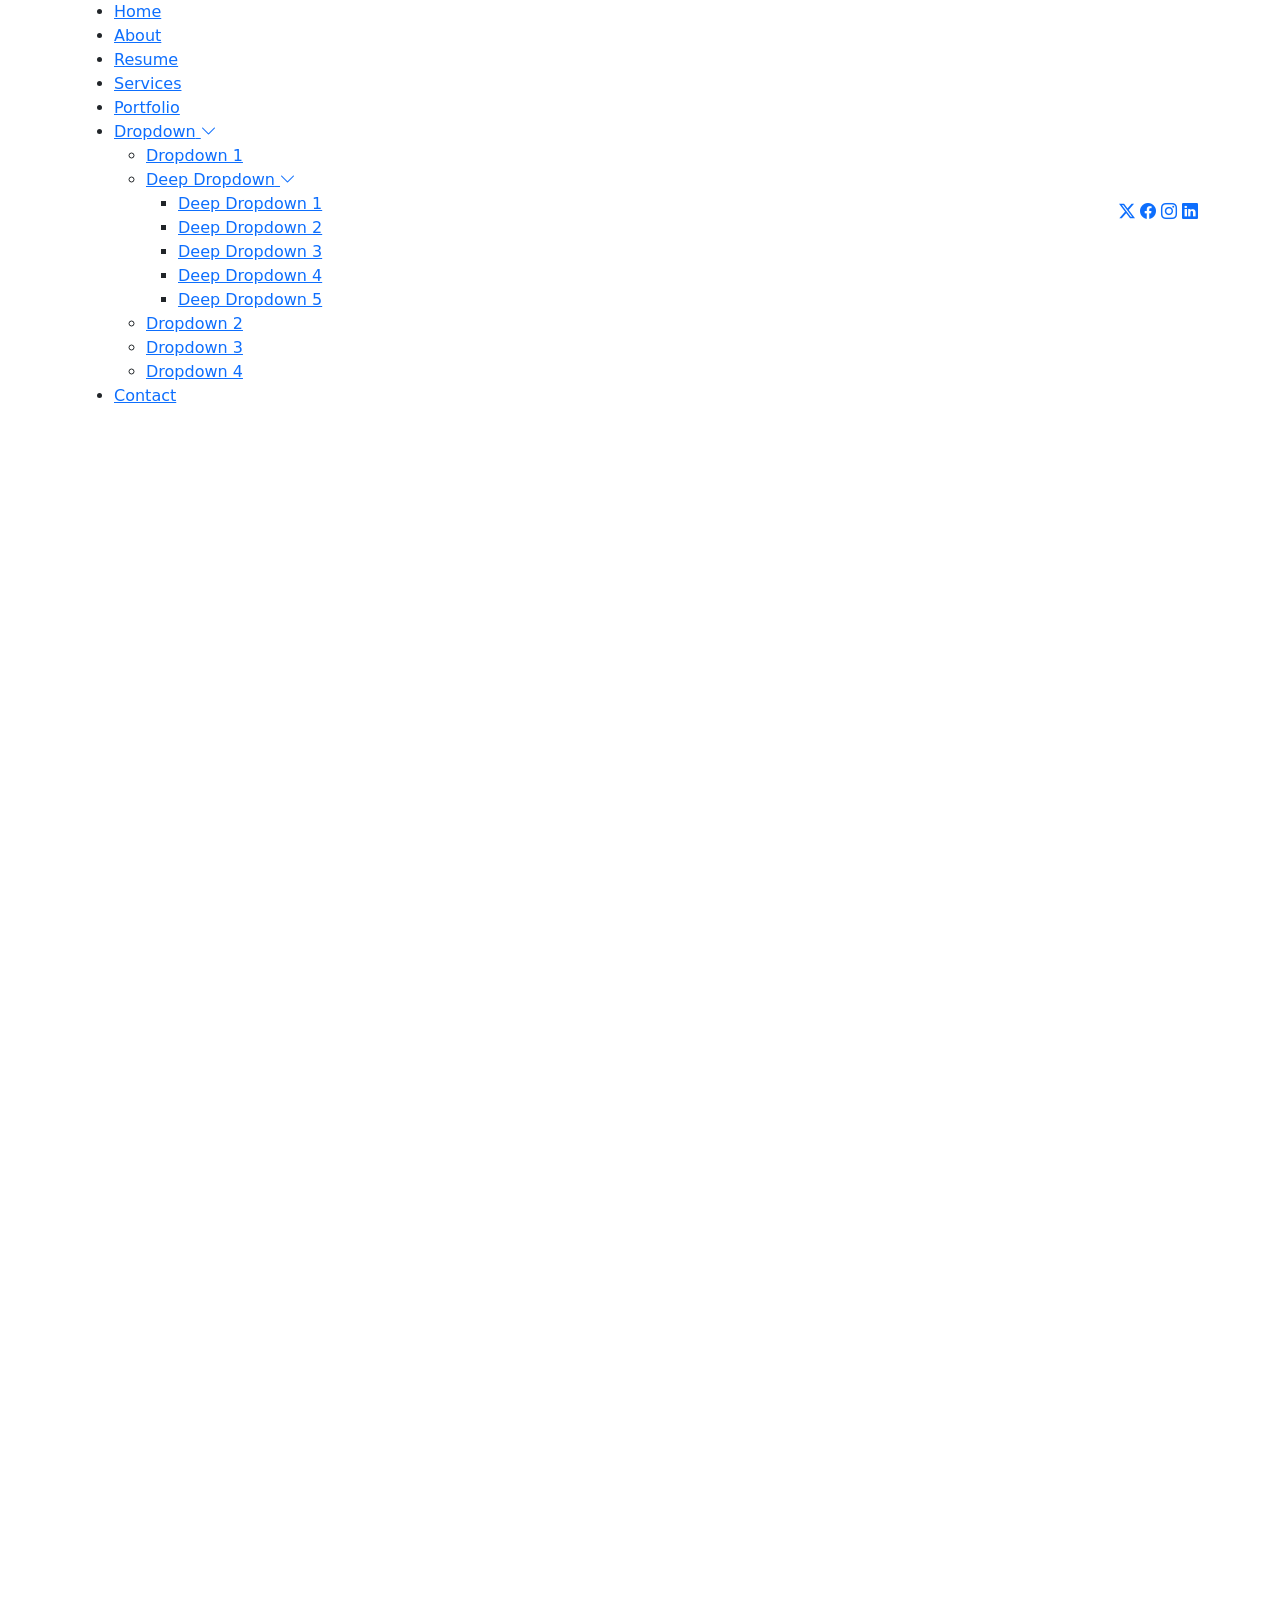
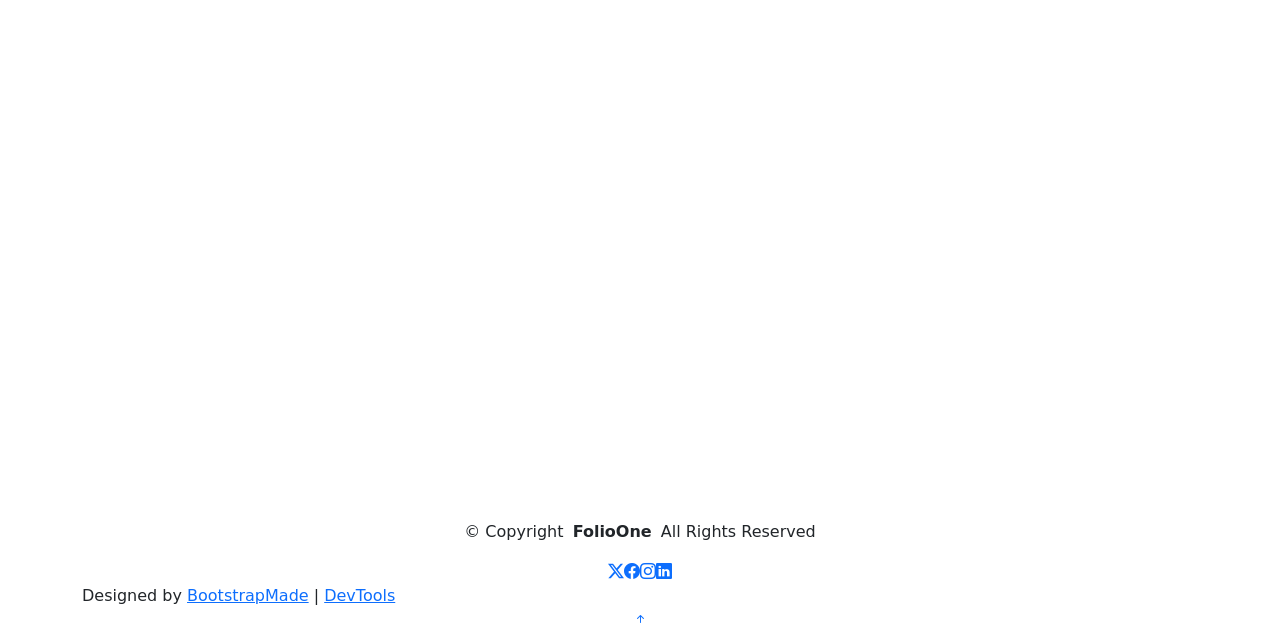
==== about.html @ 87f99945 "first commit" ====
<!DOCTYPE html>
<html lang="en">

<head>
  <meta charset="utf-8">
  <meta content="width=device-width, initial-scale=1.0" name="viewport">
  <title>About - FolioOne Bootstrap Template</title>
  <meta name="description" content="">
  <meta name="keywords" content="">

  <!-- Favicons -->
  <link href="assets/img/favicon.png" rel="icon">
  <link href="assets/img/apple-touch-icon.png" rel="apple-touch-icon">

  <!-- Fonts -->
  <link href="https://fonts.googleapis.com" rel="preconnect">
  <link href="https://fonts.gstatic.com" rel="preconnect" crossorigin>
  <link href="https://fonts.googleapis.com/css2?family=Roboto:ital,wght@0,100;0,300;0,400;0,500;0,700;0,900;1,100;1,300;1,400;1,500;1,700;1,900&family=Poppins:ital,wght@0,100;0,200;0,300;0,400;0,500;0,600;0,700;0,800;0,900;1,100;1,200;1,300;1,400;1,500;1,600;1,700;1,800;1,900&family=Raleway:ital,wght@0,100;0,200;0,300;0,400;0,500;0,600;0,700;0,800;0,900;1,100;1,200;1,300;1,400;1,500;1,600;1,700;1,800;1,900&display=swap" rel="stylesheet">

  <!-- Vendor CSS Files -->
  <link href="assets/vendor/bootstrap/css/bootstrap.min.css" rel="stylesheet">
  <link href="assets/vendor/bootstrap-icons/bootstrap-icons.css" rel="stylesheet">
  <link href="assets/vendor/aos/aos.css" rel="stylesheet">
  <link href="assets/vendor/swiper/swiper-bundle.min.css" rel="stylesheet">
  <link href="assets/vendor/glightbox/css/glightbox.min.css" rel="stylesheet">

  <!-- Main CSS File -->
  <link href="assets/css/main.css" rel="stylesheet">

  <!-- =======================================================
  * Template Name: FolioOne
  * Template URL: https://bootstrapmade.com/folioone-bootstrap-portfolio-website-template/
  * Updated: Aug 23 2025 with Bootstrap v5.3.7
  * Author: BootstrapMade.com
  * License: https://bootstrapmade.com/license/
  ======================================================== -->
</head>

<body class="about-page">

  <header id="header" class="header d-flex align-items-center light-background sticky-top">
    <div class="container position-relative d-flex align-items-center justify-content-between">

      <!-- <a href="index.html" class="logo d-flex align-items-center me-auto me-xl-0">
      <img src="assets/img/logo.webp" alt="">
      <h1 class="sitename">FolioOne</h1> 
    </a> -->

      <nav id="navmenu" class="navmenu">
        <ul>
          <li><a href="index.html">Home</a></li>
          <li><a href="about.html" class="active">About</a></li>
          <li><a href="resume.html">Resume</a></li>
          <li><a href="services.html">Services</a></li>
          <li><a href="portfolio.html">Portfolio</a></li>
          <li class="dropdown"><a href="#"><span>Dropdown</span> <i class="bi bi-chevron-down toggle-dropdown"></i></a>
            <ul>
              <li><a href="#">Dropdown 1</a></li>
              <li class="dropdown"><a href="#"><span>Deep Dropdown</span> <i class="bi bi-chevron-down toggle-dropdown"></i></a>
                <ul>
                  <li><a href="#">Deep Dropdown 1</a></li>
                  <li><a href="#">Deep Dropdown 2</a></li>
                  <li><a href="#">Deep Dropdown 3</a></li>
                  <li><a href="#">Deep Dropdown 4</a></li>
                  <li><a href="#">Deep Dropdown 5</a></li>
                </ul>
              </li>
              <li><a href="#">Dropdown 2</a></li>
              <li><a href="#">Dropdown 3</a></li>
              <li><a href="#">Dropdown 4</a></li>
            </ul>
          </li>
          <li><a href="contact.html">Contact</a></li>
        </ul>
        <i class="mobile-nav-toggle d-xl-none bi bi-list"></i>
      </nav>

      <div class="header-social-links">
        <a href="#" class="twitter"><i class="bi bi-twitter-x"></i></a>
        <a href="#" class="facebook"><i class="bi bi-facebook"></i></a>
        <a href="#" class="instagram"><i class="bi bi-instagram"></i></a>
        <a href="#" class="linkedin"><i class="bi bi-linkedin"></i></a>
      </div>

    </div>
  </header>

  <main class="main">

    <!-- About Section -->
    <section id="about" class="about section">

      <!-- Section Title -->
      <div class="container section-title" data-aos="fade-up">
        <h2>About</h2>
        <p>Necessitatibus eius consequatur ex aliquid fuga eum quidem sint consectetur velit. Sed ut perspiciatis unde omnis iste natus error sit voluptatem accusantium doloremque laudantium totam rem aperiam</p>
      </div><!-- End Section Title -->

      <div class="container" data-aos="fade-up" data-aos-delay="100">

        <!-- Intro + Photo -->
        <div class="row align-items-center justify-content-between gy-5 mb-5">
          <div class="col-lg-7" data-aos="fade-right" data-aos-delay="150">
            <div class="intro-content">
              <span class="eyebrow">Hello there</span>
              <h2 class="headline">Hi, I'm Brandon - a calm-minded creative developer crafting serene digital journeys</h2>
              <p class="lead">
                Lorem ipsum dolor sit amet, consectetur adipiscing elit. Pellentesque habitant morbi tristique senectus et netus. Sed interdum, nunc non feugiat tempor, orci lorem luctus ligula, vitae rutrum nisl lorem non nulla.
              </p>
              <p>
                Integer posuere lacus in mi fringilla, eget luctus risus pulvinar. Curabitur a arcu a nisl tempus sagittis. Aenean varius, tortor sed porttitor dictum, augue eros viverra lectus, at efficitur magna lacus in risus.
              </p>

              <div class="cta-group">
                <a href="#portfolio" class="btn-ghost">
                  View My Work <i class="bi bi-arrow-up-right"></i>
                </a>
                <a href="#" class="link-underline">
                  Download Resume <i class="bi bi-download"></i>
                </a>
              </div>
            </div>
          </div>

          <div class="col-lg-5" data-aos="zoom-in" data-aos-delay="250">
            <figure class="profile-figure text-center text-lg-end">
              <img src="assets/img/profile/profile-square-11.webp" alt="Portrait of Alex" class="img-fluid profile-photo">
            </figure>
          </div>
        </div>
        <!-- End Intro + Photo -->

        <!-- Skills Grid -->
        <div class="mb-5">
          <div class="row g-4">
            <div class="col-6 col-md-4 col-lg-3" data-aos="fade-up" data-aos-delay="120">
              <div class="skill-item">
                <i class="bi bi-layout-text-window"></i>
                <h3>UI/UX</h3>
                <p>Vivamus sagittis lacus molestie placerat.</p>
              </div>
            </div>
            <div class="col-6 col-md-4 col-lg-3" data-aos="fade-up" data-aos-delay="180">
              <div class="skill-item">
                <i class="bi bi-code-slash"></i>
                <h3>React.js</h3>
                <p>Maecenas pharetra magna sit amet risus.</p>
              </div>
            </div>
            <div class="col-6 col-md-4 col-lg-3" data-aos="fade-up" data-aos-delay="240">
              <div class="skill-item">
                <i class="bi bi-phone"></i>
                <h3>Mobile-first</h3>
                <p>Donec id elit non mi porta gravida.</p>
              </div>
            </div>
            <div class="col-6 col-md-4 col-lg-3" data-aos="fade-up" data-aos-delay="300">
              <div class="skill-item">
                <i class="bi bi-camera"></i>
                <h3>Photography</h3>
                <p>Aliquam euismod nunc at augue cursus.</p>
              </div>
            </div>
          </div>
        </div>
        <!-- End Skills Grid -->

        <!-- Journey Timeline -->
        <div class="mb-5">
          <div class="row g-4">
            <div class="col-md-6 col-lg-3" data-aos="fade-up" data-aos-delay="120">
              <article class="timeline-item">
                <span class="dot"></span>
                <time>2018</time>
                <h4>B.A. in Design</h4>
                <p>Quisque euismod turpis ut sapien luctus bibendum.</p>
              </article>
            </div>
            <div class="col-md-6 col-lg-3" data-aos="fade-up" data-aos-delay="180">
              <article class="timeline-item">
                <span class="dot"></span>
                <time>2020</time>
                <h4>Freelance Start</h4>
                <p>Mauris non arcu non urna convallis vulputate.</p>
              </article>
            </div>
            <div class="col-md-6 col-lg-3" data-aos="fade-up" data-aos-delay="240">
              <article class="timeline-item">
                <span class="dot"></span>
                <time>2022</time>
                <h4>Joined Creative Studio</h4>
                <p>Nunc sed nibh et libero fermentum posuere.</p>
              </article>
            </div>
            <div class="col-md-6 col-lg-3" data-aos="fade-up" data-aos-delay="300">
              <article class="timeline-item">
                <span class="dot"></span>
                <time>2024</time>
                <h4>Lead Frontend</h4>
                <p>Proin commodo massa sit amet urna pretium.</p>
              </article>
            </div>
          </div>
        </div>
        <!-- End Journey Timeline -->

        <!-- Quote -->
        <blockquote class="personal-quote text-center mb-5" data-aos="fade-down" data-aos-delay="200">
          <p>"Building clean and meaningful experiences through thoughtful code and quiet design."</p>
        </blockquote>
        <!-- End Quote -->

        <!-- Fun Facts -->
        <div class="row g-3 justify-content-center">
          <div class="col-6 col-md-3 col-lg-2" data-aos="zoom-in" data-aos-delay="120">
            <div class="fact-pill">
              <i class="bi bi-magic"></i>
              <span>Minimalism</span>
            </div>
          </div>
          <div class="col-6 col-md-3 col-lg-2" data-aos="zoom-in" data-aos-delay="160">
            <div class="fact-pill">
              <i class="bi bi-headphones"></i>
              <span>Lo-fi Beats</span>
            </div>
          </div>
          <div class="col-6 col-md-3 col-lg-2" data-aos="zoom-in" data-aos-delay="200">
            <div class="fact-pill">
              <i class="bi bi-geo-alt"></i>
              <span>City Walks</span>
            </div>
          </div>
          <div class="col-6 col-md-3 col-lg-2" data-aos="zoom-in" data-aos-delay="240">
            <div class="fact-pill">
              <i class="bi bi-brush"></i>
              <span>Sketching</span>
            </div>
          </div>
        </div>
        <!-- End Fun Facts -->

      </div>

    </section><!-- /About Section -->

    <!-- Skills Section -->
    <section id="skills" class="skills section">

      <!-- Section Title -->
      <div class="container section-title" data-aos="fade-up">
        <h2>Skills</h2>
        <p>Necessitatibus eius consequatur ex aliquid fuga eum quidem sint consectetur velit. Sed ut perspiciatis unde omnis iste natus error sit voluptatem accusantium doloremque laudantium totam rem aperiam</p>
      </div><!-- End Section Title -->

      <div class="container" data-aos="fade-up" data-aos-delay="100">

        <div class="row g-4 skills-animation">

          <div class="col-md-6 col-lg-3" data-aos="fade-up" data-aos-delay="100">
            <div class="skill-box">
              <h3>HTML</h3>
              <p>Sed ut perspiciatis unde omnis iste natus error sit voluptatem.</p>
              <span class="text-end d-block">90%</span>
              <div class="progress">
                <div class="progress-bar" role="progressbar" aria-valuenow="90" aria-valuemin="0" aria-valuemax="100"></div>
              </div>
            </div>
          </div>

          <div class="col-md-6 col-lg-3" data-aos="fade-up" data-aos-delay="200">
            <div class="skill-box">
              <h3>CSS</h3>
              <p>Nemo enim ipsam voluptatem quia voluptas sit aspernatur.</p>
              <span class="text-end d-block">90%</span>
              <div class="progress">
                <div class="progress-bar" role="progressbar" aria-valuenow="95" aria-valuemin="0" aria-valuemax="100"></div>
              </div>
            </div>
          </div>

          <div class="col-md-6 col-lg-3" data-aos="fade-up" data-aos-delay="300">
            <div class="skill-box">
              <h3>JavaScript</h3>
              <p>Neque porro quisquam est qui dolorem ipsum quia dolor.</p>
              <span class="text-end d-block">80%</span>
              <div class="progress">
                <div class="progress-bar" role="progressbar" aria-valuenow="80" aria-valuemin="0" aria-valuemax="100"></div>
              </div>
            </div>
          </div>

          <div class="col-md-6 col-lg-3" data-aos="fade-up" data-aos-delay="400">
            <div class="skill-box">
              <h3>Photoshop</h3>
              <p>Quis autem vel eum iure reprehenderit qui in ea voluptate.</p>
              <span class="text-end d-block">55%</span>
              <div class="progress">
                <div class="progress-bar" role="progressbar" aria-valuenow="55" aria-valuemin="0" aria-valuemax="100">
                </div>
              </div>
            </div>
          </div>

        </div>

      </div>

    </section><!-- /Skills Section -->

    <!-- Stats Section -->
    <section id="stats" class="stats section dark-background">

      <div class="container" data-aos="fade-up" data-aos-delay="100">

        <div class="row align-items-center">
          <div class="col-lg-4" data-aos="fade-up" data-aos-delay="200">
            <div class="avatars d-flex align-items-center">
              <img src="assets/img/person/person-m-2.webp" alt="Avatar 1" class="rounded-circle" loading="lazy">
              <img src="assets/img/person/person-m-3.webp" alt="Avatar 2" class="rounded-circle" loading="lazy">
              <img src="assets/img/person/person-f-5.webp" alt="Avatar 3" class="rounded-circle" loading="lazy">
              <img src="assets/img/person/person-m-5.webp" alt="Avatar 4" class="rounded-circle" loading="lazy">
            </div>
          </div>

          <div class="col-lg-8">
            <div class="row counters">
              <div class="col-md-4" data-aos="fade-up" data-aos-delay="300">
                <h2><span data-purecounter-start="0" data-purecounter-end="185" data-purecounter-duration="1" class="purecounter"></span>+</h2>
                <p>Nemo enim ipsam</p>
              </div>

              <div class="col-md-4" data-aos="fade-up" data-aos-delay="400">
                <h2><span data-purecounter-start="0" data-purecounter-end="32" data-purecounter-duration="1" class="purecounter"></span>K</h2>
                <p>Voluptatem sequi</p>
              </div>

              <div class="col-md-4" data-aos="fade-up" data-aos-delay="500">
                <h2><span data-purecounter-start="0" data-purecounter-end="128" data-purecounter-duration="1" class="purecounter"></span>+</h2>
                <p>Dolor sit consectetur</p>
              </div>
            </div>
          </div>
        </div>
      </div>

    </section><!-- /Stats Section -->

    <!-- Testimonials Section -->
    <section id="testimonials" class="testimonials section">

      <!-- Section Title -->
      <div class="container section-title" data-aos="fade-up">
        <h2>Testimonials</h2>
        <p>Necessitatibus eius consequatur ex aliquid fuga eum quidem sint consectetur velit</p>
      </div><!-- End Section Title -->

      <div class="container" data-aos="fade-up" data-aos-delay="100">

        <div class="swiper init-swiper">
          <script type="application/json" class="swiper-config">
            {
              "loop": true,
              "speed": 600,
              "autoplay": {
                "delay": 5000
              },
              "slidesPerView": "auto",
              "pagination": {
                "el": ".swiper-pagination",
                "type": "bullets",
                "clickable": true
              }
            }
          </script>
          <div class="swiper-wrapper">

            <div class="swiper-slide">
              <div class="testimonial-item">
                <div class="row gy-4 justify-content-center">
                  <div class="col-lg-6">
                    <div class="testimonial-content">
                      <p>
                        <i class="bi bi-quote quote-icon-left"></i>
                        <span>Proin iaculis purus consequat sem cure digni ssim donec porttitora entum suscipit rhoncus. Accusantium quam, ultricies eget id, aliquam eget nibh et. Maecen aliquam, risus at semper.</span>
                        <i class="bi bi-quote quote-icon-right"></i>
                      </p>
                      <h3>Saul Goodman</h3>
                      <h4>Ceo &amp; Founder</h4>
                      <div class="stars">
                        <i class="bi bi-star-fill"></i><i class="bi bi-star-fill"></i><i class="bi bi-star-fill"></i><i class="bi bi-star-fill"></i><i class="bi bi-star-fill"></i>
                      </div>
                    </div>
                  </div>
                  <div class="col-lg-2 text-center">
                    <img src="assets/img/person/person-m-9.webp" class="img-fluid testimonial-img" alt="">
                  </div>
                </div>
              </div>
            </div><!-- End testimonial item -->

            <div class="swiper-slide">
              <div class="testimonial-item">
                <div class="row gy-4 justify-content-center">
                  <div class="col-lg-6">
                    <div class="testimonial-content">
                      <p>
                        <i class="bi bi-quote quote-icon-left"></i>
                        <span>Export tempor illum tamen malis malis eram quae irure esse labore quem cillum quid cillum eram malis quorum velit fore eram velit sunt aliqua noster fugiat irure amet legam anim culpa.</span>
                        <i class="bi bi-quote quote-icon-right"></i>
                      </p>
                      <h3>Sara Wilsson</h3>
                      <h4>Designer</h4>
                      <div class="stars">
                        <i class="bi bi-star-fill"></i><i class="bi bi-star-fill"></i><i class="bi bi-star-fill"></i><i class="bi bi-star-fill"></i><i class="bi bi-star-fill"></i>
                      </div>
                    </div>
                  </div>
                  <div class="col-lg-2 text-center">
                    <img src="assets/img/person/person-f-5.webp" class="img-fluid testimonial-img" alt="">
                  </div>
                </div>
              </div>
            </div><!-- End testimonial item -->

            <div class="swiper-slide">
              <div class="testimonial-item">
                <div class="row gy-4 justify-content-center">
                  <div class="col-lg-6">
                    <div class="testimonial-content">
                      <p>
                        <i class="bi bi-quote quote-icon-left"></i>
                        <span>Enim nisi quem export duis labore cillum quae magna enim sint quorum nulla quem veniam duis minim tempor labore quem eram duis noster aute amet eram fore quis sint minim.</span>
                        <i class="bi bi-quote quote-icon-right"></i>
                      </p>
                      <h3>Jena Karlis</h3>
                      <h4>Store Owner</h4>
                      <div class="stars">
                        <i class="bi bi-star-fill"></i><i class="bi bi-star-fill"></i><i class="bi bi-star-fill"></i><i class="bi bi-star-fill"></i><i class="bi bi-star-fill"></i>
                      </div>
                    </div>
                  </div>
                  <div class="col-lg-2 text-center">
                    <img src="assets/img/person/person-f-12.webp" class="img-fluid testimonial-img" alt="">
                  </div>
                </div>
              </div>
            </div><!-- End testimonial item -->

            <div class="swiper-slide">
              <div class="testimonial-item">
                <div class="row gy-4 justify-content-center">
                  <div class="col-lg-6">
                    <div class="testimonial-content">
                      <p>
                        <i class="bi bi-quote quote-icon-left"></i>
                        <span>Fugiat enim eram quae cillum dolore dolor amet nulla culpa multos export minim fugiat minim velit minim dolor enim duis veniam ipsum anim magna sunt elit fore quem dolore labore illum veniam.</span>
                        <i class="bi bi-quote quote-icon-right"></i>
                      </p>
                      <h3>John Larson</h3>
                      <h4>Entrepreneur</h4>
                      <div class="stars">
                        <i class="bi bi-star-fill"></i><i class="bi bi-star-fill"></i><i class="bi bi-star-fill"></i><i class="bi bi-star-fill"></i><i class="bi bi-star-fill"></i>
                      </div>
                    </div>
                  </div>
                  <div class="col-lg-2 text-center">
                    <img src="assets/img/person/person-m-12.webp" class="img-fluid testimonial-img" alt="">
                  </div>
                </div>
              </div>
            </div><!-- End testimonial item -->

          </div>
          <div class="swiper-pagination"></div>
        </div>

      </div>

    </section><!-- /Testimonials Section -->

  </main>

  <footer id="footer" class="footer">

    <div class="container">
      <div class="copyright text-center ">
        <p>© <span>Copyright</span> <strong class="px-1 sitename">FolioOne</strong> <span>All Rights Reserved<br></span></p>
      </div>
      <div class="social-links d-flex justify-content-center">
        <a href=""><i class="bi bi-twitter-x"></i></a>
        <a href=""><i class="bi bi-facebook"></i></a>
        <a href=""><i class="bi bi-instagram"></i></a>
        <a href=""><i class="bi bi-linkedin"></i></a>
      </div>
      <div class="credits">
        <!-- All the links in the footer should remain intact. -->
        <!-- You can delete the links only if you've purchased the pro version. -->
        <!-- Licensing information: https://bootstrapmade.com/license/ -->
        <!-- Purchase the pro version with working PHP/AJAX contact form: [buy-url] -->
        Designed by <a href="https://bootstrapmade.com/">BootstrapMade</a> | <a href="https://bootstrapmade.com/tools/">DevTools</a>
      </div>
    </div>

  </footer>

  <!-- Scroll Top -->
  <a href="#" id="scroll-top" class="scroll-top d-flex align-items-center justify-content-center"><i class="bi bi-arrow-up-short"></i></a>

  <!-- Preloader -->
  <div id="preloader"></div>

  <!-- Vendor JS Files -->
  <script src="assets/vendor/bootstrap/js/bootstrap.bundle.min.js"></script>
  <script src="assets/vendor/php-email-form/validate.js"></script>
  <script src="assets/vendor/aos/aos.js"></script>
  <script src="assets/vendor/typed.js/typed.umd.js"></script>
  <script src="assets/vendor/waypoints/noframework.waypoints.js"></script>
  <script src="assets/vendor/purecounter/purecounter_vanilla.js"></script>
  <script src="assets/vendor/swiper/swiper-bundle.min.js"></script>
  <script src="assets/vendor/imagesloaded/imagesloaded.pkgd.min.js"></script>
  <script src="assets/vendor/isotope-layout/isotope.pkgd.min.js"></script>
  <script src="assets/vendor/glightbox/js/glightbox.min.js"></script>

  <!-- Main JS File -->
  <script src="assets/js/main.js"></script>

</body>

</html>
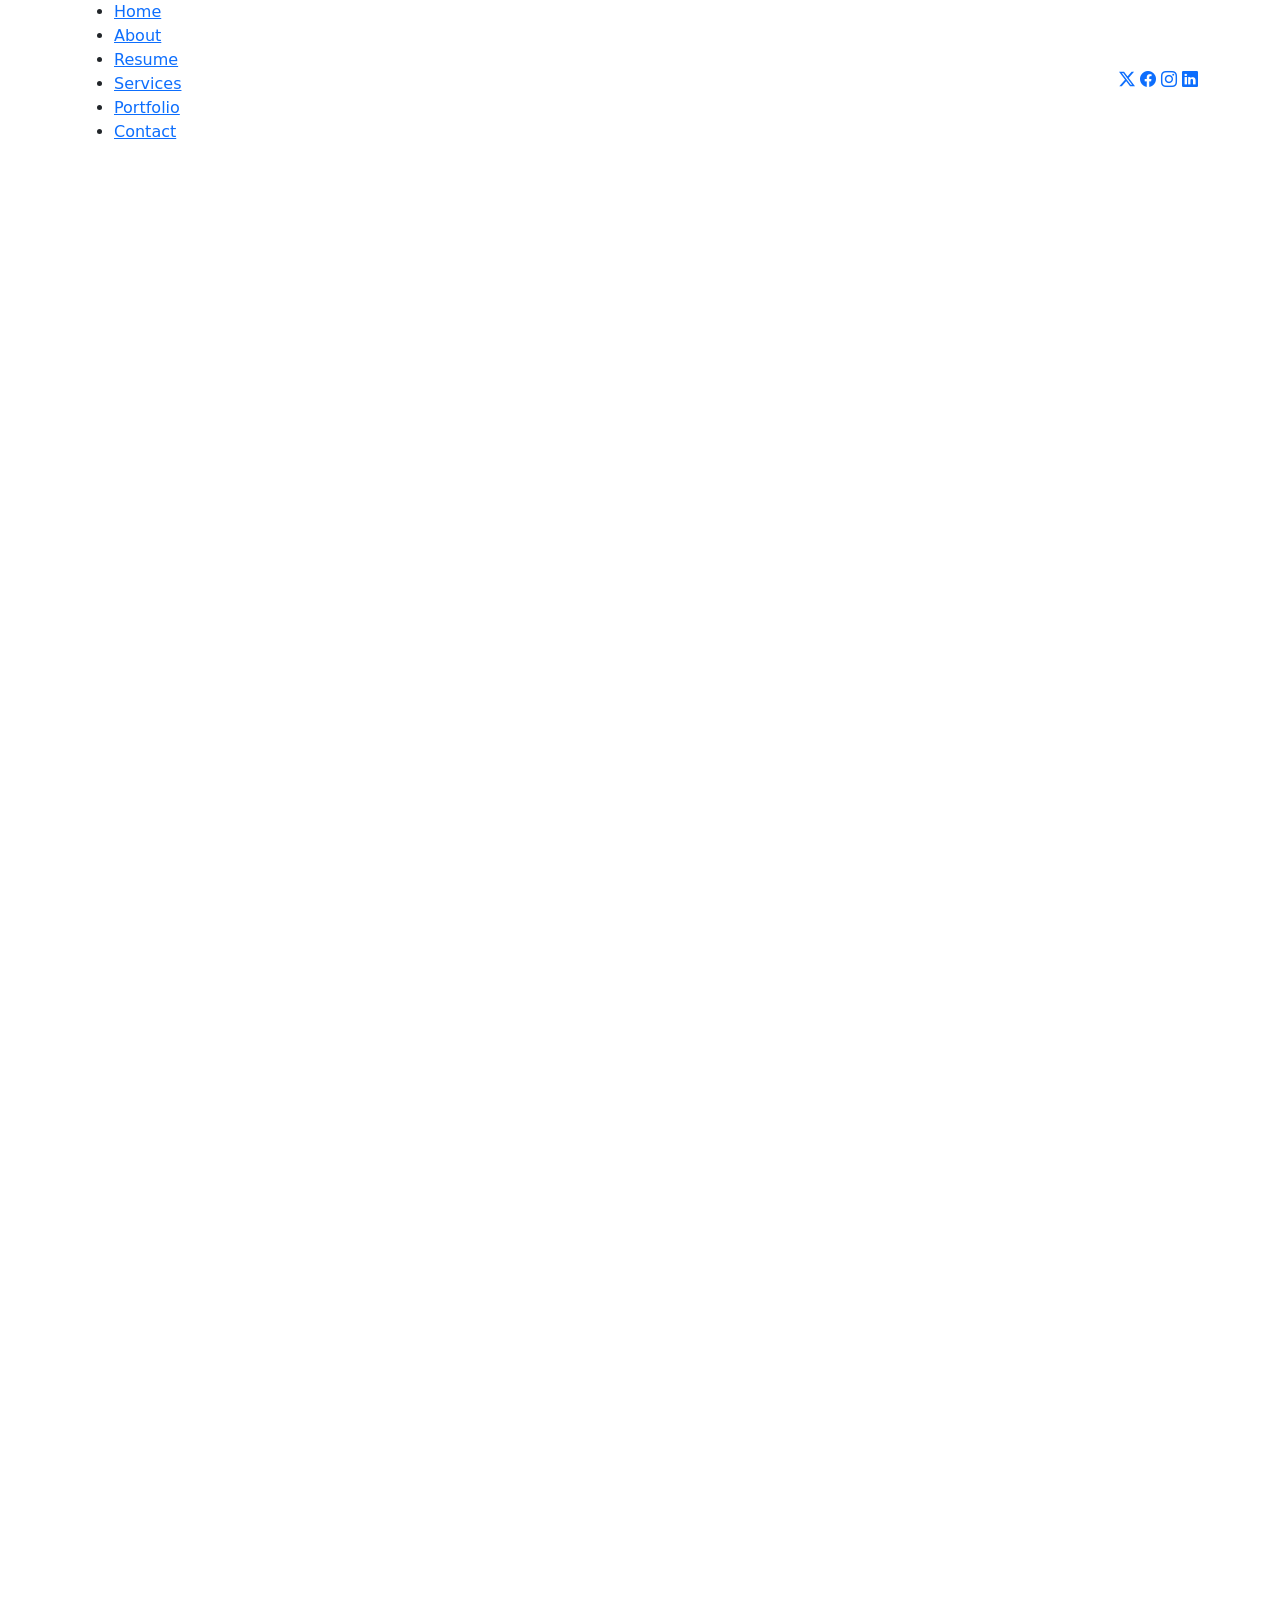
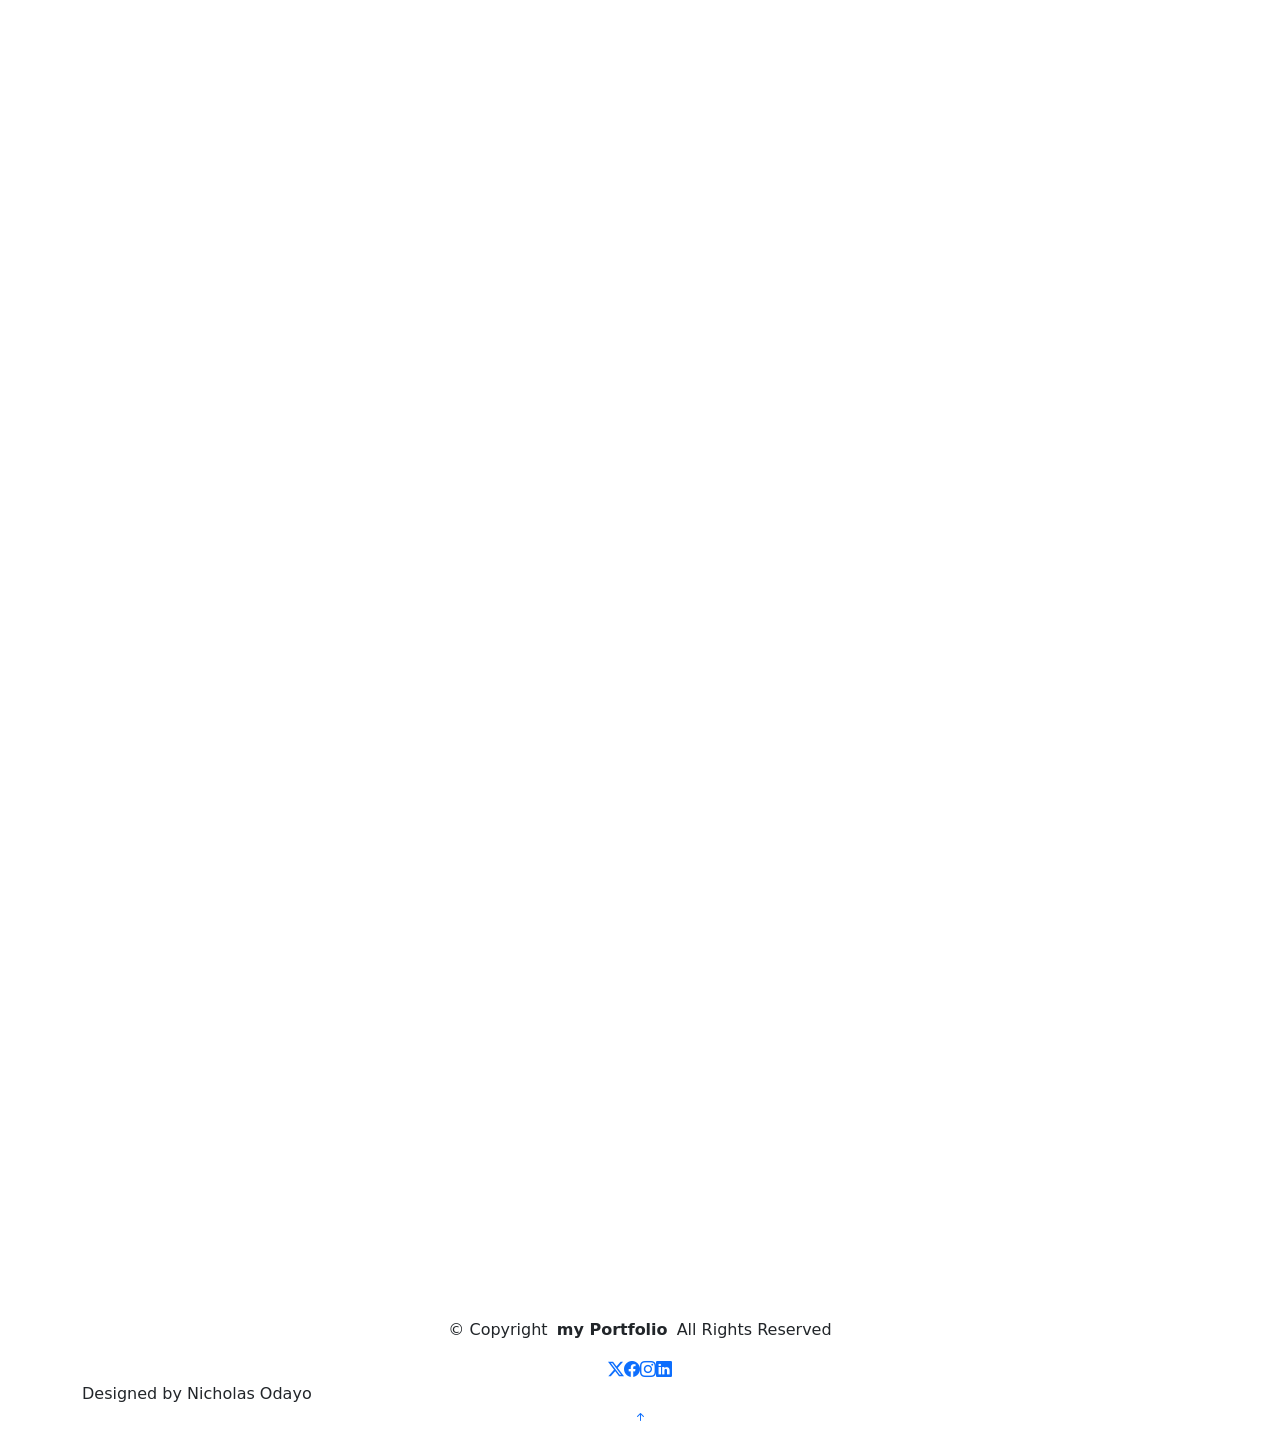
==== commit 4fa450a8: "Updated portfolio files" ====
--- a/about.html
+++ b/about.html
@@ -4,14 +4,10 @@
 <head>
   <meta charset="utf-8">
   <meta content="width=device-width, initial-scale=1.0" name="viewport">
-  <title>About - FolioOne Bootstrap Template</title>
+  <title>About</title>
   <meta name="description" content="">
   <meta name="keywords" content="">
-
-  <!-- Favicons -->
-  <link href="assets/img/favicon.png" rel="icon">
-  <link href="assets/img/apple-touch-icon.png" rel="apple-touch-icon">
-
+  
   <!-- Fonts -->
   <link href="https://fonts.googleapis.com" rel="preconnect">
   <link href="https://fonts.gstatic.com" rel="preconnect" crossorigin>
@@ -27,13 +23,6 @@
   <!-- Main CSS File -->
   <link href="assets/css/main.css" rel="stylesheet">
 
-  <!-- =======================================================
-  * Template Name: FolioOne
-  * Template URL: https://bootstrapmade.com/folioone-bootstrap-portfolio-website-template/
-  * Updated: Aug 23 2025 with Bootstrap v5.3.7
-  * Author: BootstrapMade.com
-  * License: https://bootstrapmade.com/license/
-  ======================================================== -->
 </head>
 
 <body class="about-page">
@@ -53,23 +42,6 @@
           <li><a href="resume.html">Resume</a></li>
           <li><a href="services.html">Services</a></li>
           <li><a href="portfolio.html">Portfolio</a></li>
-          <li class="dropdown"><a href="#"><span>Dropdown</span> <i class="bi bi-chevron-down toggle-dropdown"></i></a>
-            <ul>
-              <li><a href="#">Dropdown 1</a></li>
-              <li class="dropdown"><a href="#"><span>Deep Dropdown</span> <i class="bi bi-chevron-down toggle-dropdown"></i></a>
-                <ul>
-                  <li><a href="#">Deep Dropdown 1</a></li>
-                  <li><a href="#">Deep Dropdown 2</a></li>
-                  <li><a href="#">Deep Dropdown 3</a></li>
-                  <li><a href="#">Deep Dropdown 4</a></li>
-                  <li><a href="#">Deep Dropdown 5</a></li>
-                </ul>
-              </li>
-              <li><a href="#">Dropdown 2</a></li>
-              <li><a href="#">Dropdown 3</a></li>
-              <li><a href="#">Dropdown 4</a></li>
-            </ul>
-          </li>
           <li><a href="contact.html">Contact</a></li>
         </ul>
         <i class="mobile-nav-toggle d-xl-none bi bi-list"></i>
@@ -93,7 +65,8 @@
       <!-- Section Title -->
       <div class="container section-title" data-aos="fade-up">
         <h2>About</h2>
-        <p>Necessitatibus eius consequatur ex aliquid fuga eum quidem sint consectetur velit. Sed ut perspiciatis unde omnis iste natus error sit voluptatem accusantium doloremque laudantium totam rem aperiam</p>
+        <p> I enjoy learning new skills, especially in HTML, website structure, GitHub hosting, and modern web development concepts. 
+          Beyond technology, I have a strong sense of style and creativity, often exploring photo editing, design ideas, and personal expression. I am also social, confident, and expressive in communication, always looking for ways to improve myself and connect with others</p>
       </div><!-- End Section Title -->
 
       <div class="container" data-aos="fade-up" data-aos-delay="100">
@@ -103,12 +76,9 @@
           <div class="col-lg-7" data-aos="fade-right" data-aos-delay="150">
             <div class="intro-content">
               <span class="eyebrow">Hello there</span>
-              <h2 class="headline">Hi, I'm Brandon - a calm-minded creative developer crafting serene digital journeys</h2>
+              <h2 class="headline">Hi, I'm Nicholas Odayo - a calm-minded creative developer crafting serene digital journeys</h2>
               <p class="lead">
-                Lorem ipsum dolor sit amet, consectetur adipiscing elit. Pellentesque habitant morbi tristique senectus et netus. Sed interdum, nunc non feugiat tempor, orci lorem luctus ligula, vitae rutrum nisl lorem non nulla.
-              </p>
-              <p>
-                Integer posuere lacus in mi fringilla, eget luctus risus pulvinar. Curabitur a arcu a nisl tempus sagittis. Aenean varius, tortor sed porttitor dictum, augue eros viverra lectus, at efficitur magna lacus in risus.
+                I am a creative and determined individual with a growing passion for web design and technology
               </p>
 
               <div class="cta-group">
@@ -124,7 +94,7 @@
 
           <div class="col-lg-5" data-aos="zoom-in" data-aos-delay="250">
             <figure class="profile-figure text-center text-lg-end">
-              <img src="assets/img/profile/profile-square-11.webp" alt="Portrait of Alex" class="img-fluid profile-photo">
+              <img src="assets/img/profile/nicholas.jpeg" alt="Portrait of Nicholas" class="img-fluid profile-photo">
             </figure>
           </div>
         </div>
@@ -137,28 +107,28 @@
               <div class="skill-item">
                 <i class="bi bi-layout-text-window"></i>
                 <h3>UI/UX</h3>
-                <p>Vivamus sagittis lacus molestie placerat.</p>
+                <p>I am passionate about UI/UX design because it allows me to combine creativity with technology to create meaningful digital experiences.</p>
               </div>
             </div>
             <div class="col-6 col-md-4 col-lg-3" data-aos="fade-up" data-aos-delay="180">
               <div class="skill-item">
                 <i class="bi bi-code-slash"></i>
                 <h3>React.js</h3>
-                <p>Maecenas pharetra magna sit amet risus.</p>
+                <p>I am passionate about JavaScript and enjoy using it to create dynamic, interactive, and user-friendly web applications</p>
               </div>
             </div>
             <div class="col-6 col-md-4 col-lg-3" data-aos="fade-up" data-aos-delay="240">
               <div class="skill-item">
                 <i class="bi bi-phone"></i>
                 <h3>Mobile-first</h3>
-                <p>Donec id elit non mi porta gravida.</p>
+                <p>I believe that designing for mobile first helps prioritize simplicity, performance, and user experience while ensuring accessibility and responsiveness.</p>
               </div>
             </div>
             <div class="col-6 col-md-4 col-lg-3" data-aos="fade-up" data-aos-delay="300">
               <div class="skill-item">
                 <i class="bi bi-camera"></i>
                 <h3>Photography</h3>
-                <p>Aliquam euismod nunc at augue cursus.</p>
+                <p>have a strong eye for detail, composition, and lighting, which helps me create visually compelling images. Whether photographing people, nature, or everyday life .</p>
               </div>
             </div>
           </div>
@@ -173,7 +143,7 @@
                 <span class="dot"></span>
                 <time>2018</time>
                 <h4>B.A. in Design</h4>
-                <p>Quisque euismod turpis ut sapien luctus bibendum.</p>
+                <p>My studies have strengthened my understanding of design principles, user-centered thinking, and modern creative practices across different mediums.</p>
               </article>
             </div>
             <div class="col-md-6 col-lg-3" data-aos="fade-up" data-aos-delay="180">
@@ -181,7 +151,7 @@
                 <span class="dot"></span>
                 <time>2020</time>
                 <h4>Freelance Start</h4>
-                <p>Mauris non arcu non urna convallis vulputate.</p>
+                <p>Freelancing has helped me develop strong communication, time management, and problem-solving skills while allowing me to work with different people and industries.</p>
               </article>
             </div>
             <div class="col-md-6 col-lg-3" data-aos="fade-up" data-aos-delay="240">
@@ -189,7 +159,7 @@
                 <span class="dot"></span>
                 <time>2022</time>
                 <h4>Joined Creative Studio</h4>
-                <p>Nunc sed nibh et libero fermentum posuere.</p>
+                <p>I enjoy working in spaces where ideas are transformed into visually engaging and meaningful projects through creativity and teamwork.</p>
               </article>
             </div>
             <div class="col-md-6 col-lg-3" data-aos="fade-up" data-aos-delay="300">
@@ -197,7 +167,7 @@
                 <span class="dot"></span>
                 <time>2024</time>
                 <h4>Lead Frontend</h4>
-                <p>Proin commodo massa sit amet urna pretium.</p>
+                <p>I enjoy leading development teams, collaborating with designers and stakeholders, and turning complex ideas into seamless digital experiences.</p>
               </article>
             </div>
           </div>
@@ -249,7 +219,7 @@
       <!-- Section Title -->
       <div class="container section-title" data-aos="fade-up">
         <h2>Skills</h2>
-        <p>Necessitatibus eius consequatur ex aliquid fuga eum quidem sint consectetur velit. Sed ut perspiciatis unde omnis iste natus error sit voluptatem accusantium doloremque laudantium totam rem aperiam</p>
+        <p></p>
       </div><!-- End Section Title -->
 
       <div class="container" data-aos="fade-up" data-aos-delay="100">
@@ -259,7 +229,7 @@
           <div class="col-md-6 col-lg-3" data-aos="fade-up" data-aos-delay="100">
             <div class="skill-box">
               <h3>HTML</h3>
-              <p>Sed ut perspiciatis unde omnis iste natus error sit voluptatem.</p>
+              <p>I have a strong understanding of semantic markup and best practices, which helps me build clean and well-organized websites that enhance both usability and performance.</p>
               <span class="text-end d-block">90%</span>
               <div class="progress">
                 <div class="progress-bar" role="progressbar" aria-valuenow="90" aria-valuemin="0" aria-valuemax="100"></div>
@@ -270,7 +240,7 @@
           <div class="col-md-6 col-lg-3" data-aos="fade-up" data-aos-delay="200">
             <div class="skill-box">
               <h3>CSS</h3>
-              <p>Nemo enim ipsam voluptatem quia voluptas sit aspernatur.</p>
+              <p>I have a strong understanding of layouts, animations, typography, and modern styling techniques that help transform simple web pages into engaging user experiences.</p>
               <span class="text-end d-block">90%</span>
               <div class="progress">
                 <div class="progress-bar" role="progressbar" aria-valuenow="95" aria-valuemin="0" aria-valuemax="100"></div>
@@ -281,7 +251,7 @@
           <div class="col-md-6 col-lg-3" data-aos="fade-up" data-aos-delay="300">
             <div class="skill-box">
               <h3>JavaScript</h3>
-              <p>Neque porro quisquam est qui dolorem ipsum quia dolor.</p>
+              <p>I have a strong interest in creating smooth user experiences through clean, efficient, and scalable code. From developing responsive interfaces to adding advanced functionality and interactivity, I enjoy solving problems and bringing ideas to life on the web.</p>
               <span class="text-end d-block">80%</span>
               <div class="progress">
                 <div class="progress-bar" role="progressbar" aria-valuenow="80" aria-valuemin="0" aria-valuemax="100"></div>
@@ -292,7 +262,7 @@
           <div class="col-md-6 col-lg-3" data-aos="fade-up" data-aos-delay="400">
             <div class="skill-box">
               <h3>Photoshop</h3>
-              <p>Quis autem vel eum iure reprehenderit qui in ea voluptate.</p>
+              <p>I have experience working with photo editing, digital manipulation, branding materials, and creative compositions that bring ideas to life.</p>
               <span class="text-end d-block">55%</span>
               <div class="progress">
                 <div class="progress-bar" role="progressbar" aria-valuenow="55" aria-valuemin="0" aria-valuemax="100">
@@ -315,10 +285,10 @@
         <div class="row align-items-center">
           <div class="col-lg-4" data-aos="fade-up" data-aos-delay="200">
             <div class="avatars d-flex align-items-center">
-              <img src="assets/img/person/person-m-2.webp" alt="Avatar 1" class="rounded-circle" loading="lazy">
-              <img src="assets/img/person/person-m-3.webp" alt="Avatar 2" class="rounded-circle" loading="lazy">
-              <img src="assets/img/person/person-f-5.webp" alt="Avatar 3" class="rounded-circle" loading="lazy">
-              <img src="assets/img/person/person-m-5.webp" alt="Avatar 4" class="rounded-circle" loading="lazy">
+              <img src="assets/img/person/image(3).webp" alt="Avatar 1" class="rounded-circle" loading="lazy">
+              <img src="assets/img/person/image4.webp" alt="Avatar 2" class="rounded-circle" loading="lazy">
+              <img src="assets/img/person/image6.webp" alt="Avatar 3" class="rounded-circle" loading="lazy">
+              <img src="assets/img/person/images (1).jfif" alt="Avatar 4" class="rounded-circle" loading="lazy">
             </div>
           </div>
 
@@ -326,17 +296,17 @@
             <div class="row counters">
               <div class="col-md-4" data-aos="fade-up" data-aos-delay="300">
                 <h2><span data-purecounter-start="0" data-purecounter-end="185" data-purecounter-duration="1" class="purecounter"></span>+</h2>
-                <p>Nemo enim ipsam</p>
+                <p>Your creativity has the power to inspire and make a lasting impact.</p>
               </div>
 
               <div class="col-md-4" data-aos="fade-up" data-aos-delay="400">
                 <h2><span data-purecounter-start="0" data-purecounter-end="32" data-purecounter-duration="1" class="purecounter"></span>K</h2>
-                <p>Voluptatem sequi</p>
+                <p>Every design you create, every idea you explore, and every skill you improve brings you one step closer to becoming the professional you aspire to be</p>
               </div>
 
               <div class="col-md-4" data-aos="fade-up" data-aos-delay="500">
                 <h2><span data-purecounter-start="0" data-purecounter-end="128" data-purecounter-duration="1" class="purecounter"></span>+</h2>
-                <p>Dolor sit consectetur</p>
+                <p>Keep believing in your talent, stay consistent in your journey, and never stop learning.</p>
               </div>
             </div>
           </div>
@@ -351,7 +321,7 @@
       <!-- Section Title -->
       <div class="container section-title" data-aos="fade-up">
         <h2>Testimonials</h2>
-        <p>Necessitatibus eius consequatur ex aliquid fuga eum quidem sint consectetur velit</p>
+        <p>Working with them was an excellent experience. Their creativity, attention to detail, and dedication to delivering high-quality work truly stood out.</p>
       </div><!-- End Section Title -->
 
       <div class="container" data-aos="fade-up" data-aos-delay="100">
@@ -381,7 +351,7 @@
                     <div class="testimonial-content">
                       <p>
                         <i class="bi bi-quote quote-icon-left"></i>
-                        <span>Proin iaculis purus consequat sem cure digni ssim donec porttitora entum suscipit rhoncus. Accusantium quam, ultricies eget id, aliquam eget nibh et. Maecen aliquam, risus at semper.</span>
+                        <span>They are highly skilled, professional, and passionate about what they do. Their ability to combine design, functionality, and user experience made every project smooth, efficient, and successful.</span>
                         <i class="bi bi-quote quote-icon-right"></i>
                       </p>
                       <h3>Saul Goodman</h3>
@@ -392,7 +362,7 @@
                     </div>
                   </div>
                   <div class="col-lg-2 text-center">
-                    <img src="assets/img/person/person-m-9.webp" class="img-fluid testimonial-img" alt="">
+                    <img src="assets/img/person/image8.jpg" class="img-fluid testimonial-img" alt="">
                   </div>
                 </div>
               </div>
@@ -405,10 +375,10 @@
                     <div class="testimonial-content">
                       <p>
                         <i class="bi bi-quote quote-icon-left"></i>
-                        <span>Export tempor illum tamen malis malis eram quae irure esse labore quem cillum quid cillum eram malis quorum velit fore eram velit sunt aliqua noster fugiat irure amet legam anim culpa.</span>
+                        <span>A talented and reliable creative professional who always delivers beyond expectations.</span>
                         <i class="bi bi-quote quote-icon-right"></i>
                       </p>
-                      <h3>Sara Wilsson</h3>
+                      <h3>Sara Njoki</h3>
                       <h4>Designer</h4>
                       <div class="stars">
                         <i class="bi bi-star-fill"></i><i class="bi bi-star-fill"></i><i class="bi bi-star-fill"></i><i class="bi bi-star-fill"></i><i class="bi bi-star-fill"></i>
@@ -416,7 +386,7 @@
                     </div>
                   </div>
                   <div class="col-lg-2 text-center">
-                    <img src="assets/img/person/person-f-5.webp" class="img-fluid testimonial-img" alt="">
+                    <img src="assets/img/person/download.jfif" class="img-fluid testimonial-img" alt="">
                   </div>
                 </div>
               </div>
@@ -429,10 +399,10 @@
                     <div class="testimonial-content">
                       <p>
                         <i class="bi bi-quote quote-icon-left"></i>
-                        <span>Enim nisi quem export duis labore cillum quae magna enim sint quorum nulla quem veniam duis minim tempor labore quem eram duis noster aute amet eram fore quis sint minim.</span>
+                        <span>Professional, creative, and detail-oriented — they consistently produce outstanding work while maintaining a positive and collaborative approach throughout the entire process.</span>
                         <i class="bi bi-quote quote-icon-right"></i>
                       </p>
-                      <h3>Jena Karlis</h3>
+                      <h3>Jena Kiplagat</h3>
                       <h4>Store Owner</h4>
                       <div class="stars">
                         <i class="bi bi-star-fill"></i><i class="bi bi-star-fill"></i><i class="bi bi-star-fill"></i><i class="bi bi-star-fill"></i><i class="bi bi-star-fill"></i>
@@ -440,7 +410,7 @@
                     </div>
                   </div>
                   <div class="col-lg-2 text-center">
-                    <img src="assets/img/person/person-f-12.webp" class="img-fluid testimonial-img" alt="">
+                    <img src="assets/img/person/download (1).jfif" class="img-fluid testimonial-img" alt="">
                   </div>
                 </div>
               </div>
@@ -453,10 +423,10 @@
                     <div class="testimonial-content">
                       <p>
                         <i class="bi bi-quote quote-icon-left"></i>
-                        <span>Fugiat enim eram quae cillum dolore dolor amet nulla culpa multos export minim fugiat minim velit minim dolor enim duis veniam ipsum anim magna sunt elit fore quem dolore labore illum veniam.</span>
+                        <span>A talented and reliable creative professional who always delivers beyond expectations.</span>
                         <i class="bi bi-quote quote-icon-right"></i>
                       </p>
-                      <h3>John Larson</h3>
+                      <h3>John Odegi</h3>
                       <h4>Entrepreneur</h4>
                       <div class="stars">
                         <i class="bi bi-star-fill"></i><i class="bi bi-star-fill"></i><i class="bi bi-star-fill"></i><i class="bi bi-star-fill"></i><i class="bi bi-star-fill"></i>
@@ -464,7 +434,7 @@
                     </div>
                   </div>
                   <div class="col-lg-2 text-center">
-                    <img src="assets/img/person/person-m-12.webp" class="img-fluid testimonial-img" alt="">
+                    <img src="assets/img/person/image8.jpg" class="img-fluid testimonial-img" alt="">
                   </div>
                 </div>
               </div>
@@ -484,7 +454,7 @@
 
     <div class="container">
       <div class="copyright text-center ">
-        <p>© <span>Copyright</span> <strong class="px-1 sitename">FolioOne</strong> <span>All Rights Reserved<br></span></p>
+        <p>© <span>Copyright</span> <strong class="px-1 sitename">my Portfolio</strong> <span>All Rights Reserved<br></span></p>
       </div>
       <div class="social-links d-flex justify-content-center">
         <a href=""><i class="bi bi-twitter-x"></i></a>
@@ -493,11 +463,7 @@
         <a href=""><i class="bi bi-linkedin"></i></a>
       </div>
       <div class="credits">
-        <!-- All the links in the footer should remain intact. -->
-        <!-- You can delete the links only if you've purchased the pro version. -->
-        <!-- Licensing information: https://bootstrapmade.com/license/ -->
-        <!-- Purchase the pro version with working PHP/AJAX contact form: [buy-url] -->
-        Designed by <a href="https://bootstrapmade.com/">BootstrapMade</a> | <a href="https://bootstrapmade.com/tools/">DevTools</a>
+        Designed by Nicholas Odayo
       </div>
     </div>
 
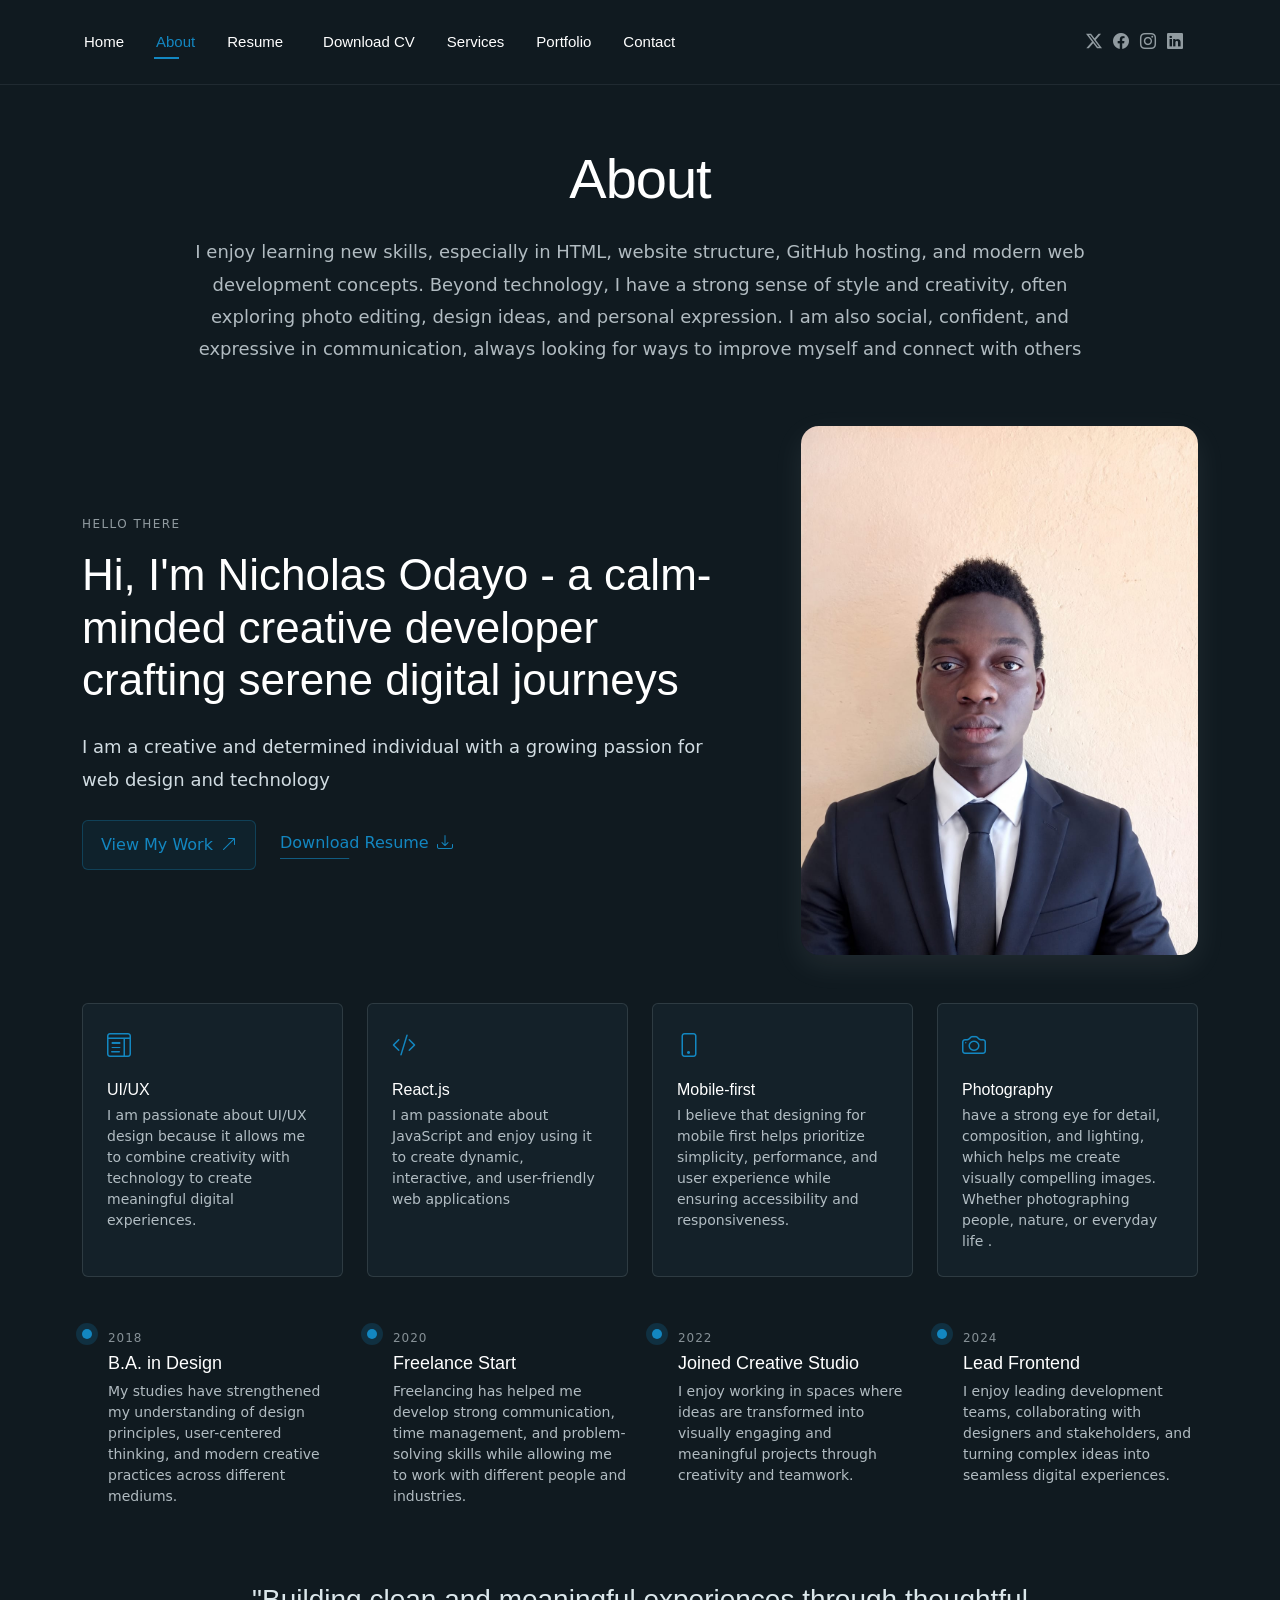
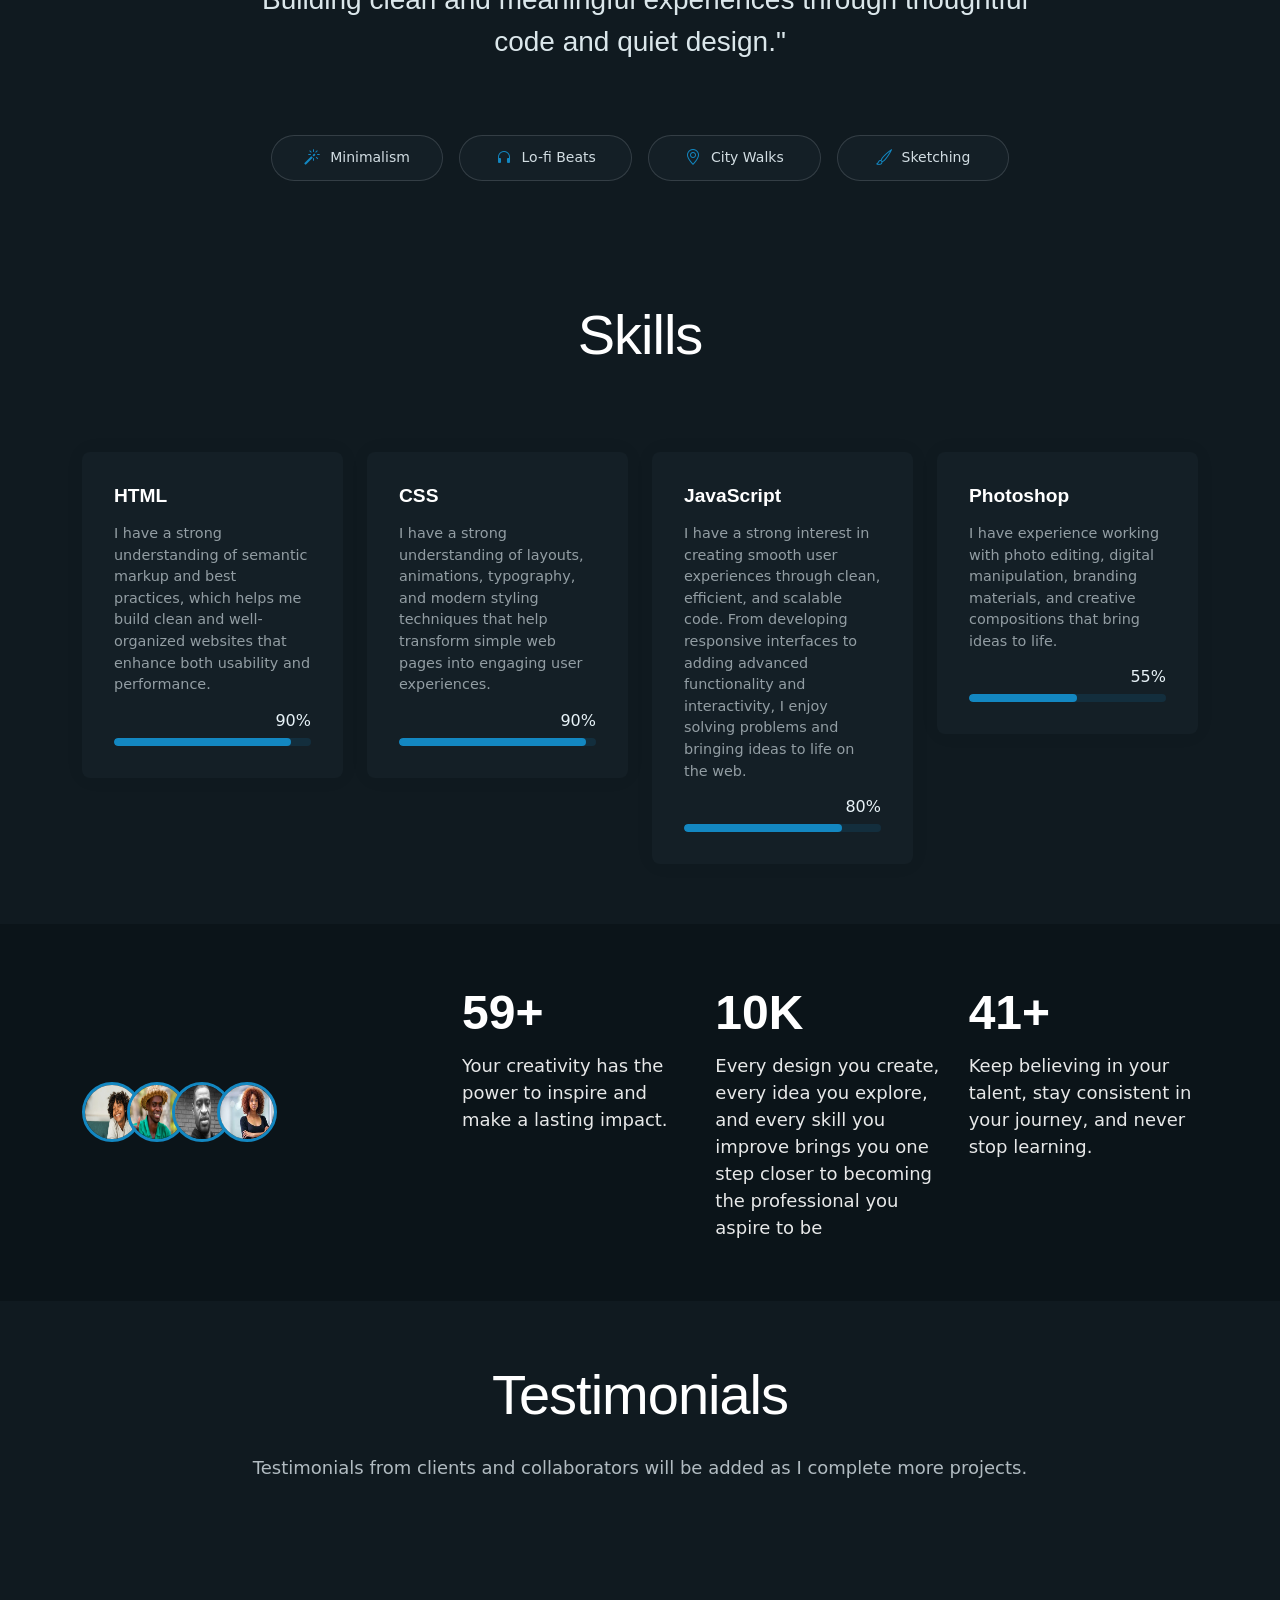
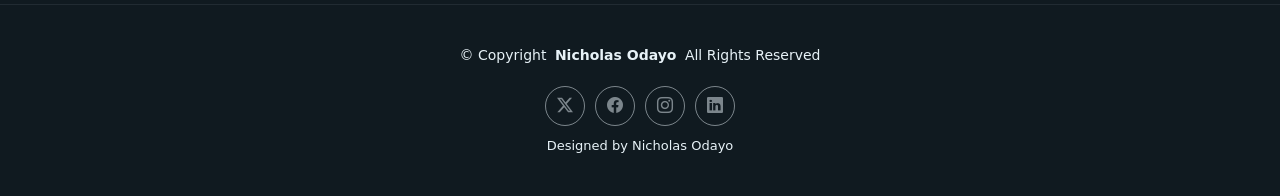
==== commit 9c2bac74: "Portfolio: SEO, contact form (Netlify + PHP fallback), dynamic projects loader, case-study template," ====
--- a/about.html
+++ b/about.html
@@ -4,8 +4,8 @@
 <head>
   <meta charset="utf-8">
   <meta content="width=device-width, initial-scale=1.0" name="viewport">
-  <title>About</title>
-  <meta name="description" content="">
+  <title>About | Nicholas Odayo | Web Developer & Creative Technologist</title>
+  <meta name="description" content="About Nicholas Odayo — Web Developer & Creative Technologist. Learn about approach, skills, and projects.">
   <meta name="keywords" content="">
   
   <!-- Fonts -->
@@ -40,6 +40,7 @@
           <li><a href="index.html">Home</a></li>
           <li><a href="about.html" class="active">About</a></li>
           <li><a href="resume.html">Resume</a></li>
+          <li><a href="resume.html" class="download-cv">Download CV</a></li>
           <li><a href="services.html">Services</a></li>
           <li><a href="portfolio.html">Portfolio</a></li>
           <li><a href="contact.html">Contact</a></li>
@@ -94,7 +95,7 @@
 
           <div class="col-lg-5" data-aos="zoom-in" data-aos-delay="250">
             <figure class="profile-figure text-center text-lg-end">
-              <img src="assets/img/profile/nicholas.jpeg" alt="Portrait of Nicholas" class="img-fluid profile-photo">
+              <img src="assets/img/profile/nicholas odayo.jpeg" alt="Portrait of Nicholas" class="img-fluid profile-photo">
             </figure>
           </div>
         </div>
@@ -315,138 +316,13 @@
 
     </section><!-- /Stats Section -->
 
-    <!-- Testimonials Section -->
+    <!-- Testimonials Section (removed) -->
     <section id="testimonials" class="testimonials section">
-
-      <!-- Section Title -->
       <div class="container section-title" data-aos="fade-up">
         <h2>Testimonials</h2>
-        <p>Working with them was an excellent experience. Their creativity, attention to detail, and dedication to delivering high-quality work truly stood out.</p>
-      </div><!-- End Section Title -->
-
-      <div class="container" data-aos="fade-up" data-aos-delay="100">
-
-        <div class="swiper init-swiper">
-          <script type="application/json" class="swiper-config">
-            {
-              "loop": true,
-              "speed": 600,
-              "autoplay": {
-                "delay": 5000
-              },
-              "slidesPerView": "auto",
-              "pagination": {
-                "el": ".swiper-pagination",
-                "type": "bullets",
-                "clickable": true
-              }
-            }
-          </script>
-          <div class="swiper-wrapper">
-
-            <div class="swiper-slide">
-              <div class="testimonial-item">
-                <div class="row gy-4 justify-content-center">
-                  <div class="col-lg-6">
-                    <div class="testimonial-content">
-                      <p>
-                        <i class="bi bi-quote quote-icon-left"></i>
-                        <span>They are highly skilled, professional, and passionate about what they do. Their ability to combine design, functionality, and user experience made every project smooth, efficient, and successful.</span>
-                        <i class="bi bi-quote quote-icon-right"></i>
-                      </p>
-                      <h3>Saul Goodman</h3>
-                      <h4>Ceo &amp; Founder</h4>
-                      <div class="stars">
-                        <i class="bi bi-star-fill"></i><i class="bi bi-star-fill"></i><i class="bi bi-star-fill"></i><i class="bi bi-star-fill"></i><i class="bi bi-star-fill"></i>
-                      </div>
-                    </div>
-                  </div>
-                  <div class="col-lg-2 text-center">
-                    <img src="assets/img/person/image8.jpg" class="img-fluid testimonial-img" alt="">
-                  </div>
-                </div>
-              </div>
-            </div><!-- End testimonial item -->
-
-            <div class="swiper-slide">
-              <div class="testimonial-item">
-                <div class="row gy-4 justify-content-center">
-                  <div class="col-lg-6">
-                    <div class="testimonial-content">
-                      <p>
-                        <i class="bi bi-quote quote-icon-left"></i>
-                        <span>A talented and reliable creative professional who always delivers beyond expectations.</span>
-                        <i class="bi bi-quote quote-icon-right"></i>
-                      </p>
-                      <h3>Sara Njoki</h3>
-                      <h4>Designer</h4>
-                      <div class="stars">
-                        <i class="bi bi-star-fill"></i><i class="bi bi-star-fill"></i><i class="bi bi-star-fill"></i><i class="bi bi-star-fill"></i><i class="bi bi-star-fill"></i>
-                      </div>
-                    </div>
-                  </div>
-                  <div class="col-lg-2 text-center">
-                    <img src="assets/img/person/download.jfif" class="img-fluid testimonial-img" alt="">
-                  </div>
-                </div>
-              </div>
-            </div><!-- End testimonial item -->
-
-            <div class="swiper-slide">
-              <div class="testimonial-item">
-                <div class="row gy-4 justify-content-center">
-                  <div class="col-lg-6">
-                    <div class="testimonial-content">
-                      <p>
-                        <i class="bi bi-quote quote-icon-left"></i>
-                        <span>Professional, creative, and detail-oriented — they consistently produce outstanding work while maintaining a positive and collaborative approach throughout the entire process.</span>
-                        <i class="bi bi-quote quote-icon-right"></i>
-                      </p>
-                      <h3>Jena Kiplagat</h3>
-                      <h4>Store Owner</h4>
-                      <div class="stars">
-                        <i class="bi bi-star-fill"></i><i class="bi bi-star-fill"></i><i class="bi bi-star-fill"></i><i class="bi bi-star-fill"></i><i class="bi bi-star-fill"></i>
-                      </div>
-                    </div>
-                  </div>
-                  <div class="col-lg-2 text-center">
-                    <img src="assets/img/person/download (1).jfif" class="img-fluid testimonial-img" alt="">
-                  </div>
-                </div>
-              </div>
-            </div><!-- End testimonial item -->
-
-            <div class="swiper-slide">
-              <div class="testimonial-item">
-                <div class="row gy-4 justify-content-center">
-                  <div class="col-lg-6">
-                    <div class="testimonial-content">
-                      <p>
-                        <i class="bi bi-quote quote-icon-left"></i>
-                        <span>A talented and reliable creative professional who always delivers beyond expectations.</span>
-                        <i class="bi bi-quote quote-icon-right"></i>
-                      </p>
-                      <h3>John Odegi</h3>
-                      <h4>Entrepreneur</h4>
-                      <div class="stars">
-                        <i class="bi bi-star-fill"></i><i class="bi bi-star-fill"></i><i class="bi bi-star-fill"></i><i class="bi bi-star-fill"></i><i class="bi bi-star-fill"></i>
-                      </div>
-                    </div>
-                  </div>
-                  <div class="col-lg-2 text-center">
-                    <img src="assets/img/person/image8.jpg" class="img-fluid testimonial-img" alt="">
-                  </div>
-                </div>
-              </div>
-            </div><!-- End testimonial item -->
-
-          </div>
-          <div class="swiper-pagination"></div>
-        </div>
-
-      </div>
-
-    </section><!-- /Testimonials Section -->
+        <p>Testimonials from clients and collaborators will be added as I complete more projects.</p>
+      </div>
+    </section>
 
   </main>
 
@@ -454,7 +330,7 @@
 
     <div class="container">
       <div class="copyright text-center ">
-        <p>© <span>Copyright</span> <strong class="px-1 sitename">my Portfolio</strong> <span>All Rights Reserved<br></span></p>
+        <p>© <span>Copyright</span> <strong class="px-1 sitename">Nicholas Odayo</strong> <span>All Rights Reserved<br></span></p>
       </div>
       <div class="social-links d-flex justify-content-center">
         <a href=""><i class="bi bi-twitter-x"></i></a>
--- a/assets/css/main.css
+++ b/assets/css/main.css
@@ -0,0 +1,2865 @@
+/**
+ * Project: Portfolio — Nicholas Odayo
+ * Styles: Global design tokens and component styles
+ * Notes: Base vendor attributions remain in vendor files.
+ */
+
+/*--------------------------------------------------------------
+# Font & Color Variables
+# Help: https://bootstrapmade.com/color-system/
+--------------------------------------------------------------*/
+/* Fonts */
+:root {
+  --default-font: "Roboto",  system-ui, -apple-system, "Segoe UI", Roboto, "Helvetica Neue", Arial, "Noto Sans", "Liberation Sans", sans-serif, "Apple Color Emoji", "Segoe UI Emoji", "Segoe UI Symbol", "Noto Color Emoji";
+  --heading-font: "Raleway",  sans-serif;
+  --nav-font: "Poppins",  sans-serif;
+}
+
+/* Global Colors - The following color variables are used throughout the website. Updating them here will change the color scheme of the entire website */
+:root { 
+  --background-color: #101a20; /* Background color for the entire website, including individual sections */
+  --default-color: #e7f2f7; /* Default color used for the majority of the text content across the entire website */
+  --heading-color: #ffffff; /* Color for headings, subheadings and title throughout the website */
+  --accent-color: #1387c1; /* Accent color that represents your brand on the website. It's used for buttons, links, and other elements that need to stand out */
+  --surface-color: #141f26; /* The surface color is used as a background of boxed elements within sections, such as cards, icon boxes, or other elements that require a visual separation from the global background. */
+  --contrast-color: #ffffff; /* Contrast color for text, ensuring readability against backgrounds of accent, heading, or default colors. */
+}
+
+/* Nav Menu Colors - The following color variables are used specifically for the navigation menu. They are separate from the global colors to allow for more customization options */
+:root {
+  --nav-color: #ffffff;  /* The default color of the main navmenu links */
+  --nav-hover-color: #1387c1; /* Applied to main navmenu links when they are hovered over or active */
+  --nav-mobile-background-color: #213642; /* Used as the background color for mobile navigation menu */
+  --nav-dropdown-background-color: #051117; /* Used as the background color for dropdown items that appear when hovering over primary navigation items */
+  --nav-dropdown-color: #e7f2f7; /* Used for navigation links of the dropdown items in the navigation menu. */
+  --nav-dropdown-hover-color: #1387c1; /* Similar to --nav-hover-color, this color is applied to dropdown navigation links when they are hovered over. */
+}
+
+/* Color Presets - These classes override global colors when applied to any section or element, providing reuse of the sam color scheme. */
+
+.light-background {
+  --background-color: #142027;
+  --surface-color: #325264;
+}
+
+.dark-background {
+  --background-color: #0b1419;
+  --default-color: #ffffff;
+  --heading-color: #ffffff;
+  --surface-color: #252525;
+  --contrast-color: #ffffff;
+}
+
+/* Smooth scroll */
+:root {
+  scroll-behavior: smooth;
+}
+
+/*--------------------------------------------------------------
+# General Styling & Shared Classes
+--------------------------------------------------------------*/
+body {
+  color: var(--default-color);
+  background-color: var(--background-color);
+  font-family: var(--default-font);
+}
+
+a {
+  color: var(--accent-color);
+  text-decoration: none;
+  transition: 0.3s;
+}
+
+a:hover {
+  color: color-mix(in srgb, var(--accent-color), transparent 25%);
+  text-decoration: none;
+}
+
+h1,
+h2,
+h3,
+h4,
+h5,
+h6 {
+  color: var(--heading-color);
+  font-family: var(--heading-font);
+}
+
+/* PHP Email Form Messages
+------------------------------*/
+.php-email-form .error-message {
+  display: none;
+  background: #df1529;
+  color: #ffffff;
+  text-align: left;
+  padding: 15px;
+  margin-bottom: 24px;
+  font-weight: 600;
+}
+
+.php-email-form .sent-message {
+  display: none;
+  color: #ffffff;
+  background: #059652;
+  text-align: center;
+  padding: 15px;
+  margin-bottom: 24px;
+  font-weight: 600;
+}
+
+.php-email-form .loading {
+  display: none;
+  background: var(--surface-color);
+  text-align: center;
+  padding: 15px;
+  margin-bottom: 24px;
+}
+
+.php-email-form .loading:before {
+  content: "";
+  display: inline-block;
+  border-radius: 50%;
+  width: 24px;
+  height: 24px;
+  margin: 0 10px -6px 0;
+  border: 3px solid var(--accent-color);
+  border-top-color: var(--surface-color);
+  animation: php-email-form-loading 1s linear infinite;
+}
+
+@keyframes php-email-form-loading {
+  0% {
+    transform: rotate(0deg);
+  }
+
+  100% {
+    transform: rotate(360deg);
+  }
+}
+
+/*--------------------------------------------------------------
+# Global Header
+--------------------------------------------------------------*/
+.header {
+  --background-color: rgba(255, 255, 255, 0);
+  color: var(--default-color);
+  background-color: var(--background-color);
+  padding: 15px 0;
+  transition: all 0.5s;
+  z-index: 997;
+  border-bottom: 1px solid color-mix(in srgb, var(--default-color), transparent 92%);
+}
+
+.header .logo {
+  line-height: 1;
+}
+
+.header .logo img {
+  max-height: 36px;
+  margin-right: 8px;
+}
+
+.header .logo h1 {
+  font-size: 32px;
+  margin: 0;
+  font-weight: 400;
+  color: var(--heading-color);
+}
+
+.header .header-social-links {
+  padding-right: 15px;
+}
+
+.header .header-social-links a {
+  color: color-mix(in srgb, var(--default-color), transparent 40%);
+  padding-left: 6px;
+  display: inline-block;
+  transition: 0.3s;
+  font-size: 16px;
+}
+
+.header .header-social-links a:hover {
+  color: var(--default-color);
+}
+
+.header .header-social-links a i {
+  line-height: 0px;
+}
+
+@media (max-width: 1200px) {
+  .header .logo {
+    order: 1;
+  }
+
+  .header .header-social-links {
+    order: 2;
+  }
+
+  .header .navmenu {
+    order: 3;
+  }
+}
+
+/* Global Header on Scroll
+------------------------------*/
+.scrolled .header {
+  --background-color: rgba(16, 26, 32, 0.9);
+}
+
+/*--------------------------------------------------------------
+# Navigation Menu
+--------------------------------------------------------------*/
+/* Desktop Navigation */
+@media (min-width: 1200px) {
+  .navmenu {
+    padding: 0;
+  }
+
+  .navmenu ul {
+    margin: 0;
+    padding: 0;
+    display: flex;
+    list-style: none;
+    align-items: center;
+  }
+
+  .navmenu li {
+    position: relative;
+  }
+
+  .navmenu>ul>li {
+    white-space: nowrap;
+    padding: 15px 28px 15px 0;
+  }
+
+  .navmenu>ul>li:last-child {
+    padding-right: 0;
+  }
+
+  .navmenu a,
+  .navmenu a:focus {
+    color: var(--nav-color);
+    font-size: 15px;
+    padding: 0 2px;
+    font-family: var(--nav-font);
+    font-weight: 400;
+    display: flex;
+    align-items: center;
+    justify-content: space-between;
+    white-space: nowrap;
+    transition: 0.3s;
+    position: relative;
+  }
+
+  .navmenu a i,
+  .navmenu a:focus i {
+    font-size: 12px;
+    line-height: 0;
+    margin-left: 5px;
+    transition: 0.3s;
+  }
+
+  .navmenu>ul>li>a:before {
+    content: "";
+    position: absolute;
+    height: 2px;
+    bottom: -6px;
+    left: 0;
+    background-color: var(--nav-hover-color);
+    visibility: hidden;
+    width: 0px;
+    transition: all 0.3s ease-in-out 0s;
+  }
+
+  .navmenu a:hover:before,
+  .navmenu li:hover>a:before,
+  .navmenu .active:before {
+    visibility: visible;
+    width: 25px;
+  }
+
+  .navmenu li:hover>a,
+  .navmenu .active,
+  .navmenu .active:focus {
+    color: var(--nav-hover-color);
+  }
+
+  .navmenu .dropdown ul {
+    margin: 0;
+    padding: 10px 0;
+    background: var(--nav-dropdown-background-color);
+    display: block;
+    position: absolute;
+    visibility: hidden;
+    left: -5px;
+    top: 130%;
+    opacity: 0;
+    transition: 0.3s;
+    border-radius: 4px;
+    z-index: 99;
+    box-shadow: 0px 0px 30px rgba(0, 0, 0, 0.1);
+  }
+
+  .navmenu .dropdown ul li {
+    min-width: 200px;
+  }
+
+  .navmenu .dropdown ul a {
+    padding: 10px 20px;
+    font-size: 15px;
+    text-transform: none;
+    color: var(--nav-dropdown-color);
+  }
+
+  .navmenu .dropdown ul a i {
+    font-size: 12px;
+  }
+
+  .navmenu .dropdown ul a:hover,
+  .navmenu .dropdown ul .active:hover,
+  .navmenu .dropdown ul li:hover>a {
+    color: var(--nav-dropdown-hover-color);
+  }
+
+  .navmenu .dropdown:hover>ul {
+    opacity: 1;
+    top: 100%;
+    visibility: visible;
+  }
+
+  .navmenu .dropdown .dropdown ul {
+    top: 0;
+    left: -90%;
+    visibility: hidden;
+  }
+
+  .navmenu .dropdown .dropdown:hover>ul {
+    opacity: 1;
+    top: 0;
+    left: -100%;
+    visibility: visible;
+  }
+}
+
+/* Mobile Navigation */
+@media (max-width: 1199px) {
+  .mobile-nav-toggle {
+    color: var(--nav-color);
+    font-size: 28px;
+    line-height: 0;
+    margin-right: 10px;
+    cursor: pointer;
+    transition: color 0.3s;
+  }
+
+  .navmenu {
+    padding: 0;
+    z-index: 9997;
+  }
+
+  .navmenu ul {
+    display: none;
+    list-style: none;
+    position: absolute;
+    inset: 60px 20px 20px 20px;
+    padding: 10px 0;
+    margin: 0;
+    border-radius: 6px;
+    background-color: var(--nav-mobile-background-color);
+    border: 1px solid color-mix(in srgb, var(--default-color), transparent 90%);
+    box-shadow: none;
+    overflow-y: auto;
+    transition: 0.3s;
+    z-index: 9998;
+  }
+
+  .navmenu a,
+  .navmenu a:focus {
+    color: var(--nav-dropdown-color);
+    padding: 10px 20px;
+    font-family: var(--nav-font);
+    font-size: 17px;
+    font-weight: 500;
+    display: flex;
+    align-items: center;
+    justify-content: space-between;
+    white-space: nowrap;
+    transition: 0.3s;
+  }
+
+  .navmenu a i,
+  .navmenu a:focus i {
+    font-size: 12px;
+    line-height: 0;
+    margin-left: 5px;
+    width: 30px;
+    height: 30px;
+    display: flex;
+    align-items: center;
+    justify-content: center;
+    border-radius: 50%;
+    transition: 0.3s;
+    background-color: color-mix(in srgb, var(--accent-color), transparent 90%);
+  }
+
+  .navmenu a i:hover,
+  .navmenu a:focus i:hover {
+    background-color: var(--accent-color);
+    color: var(--contrast-color);
+  }
+
+  .navmenu a:hover,
+  .navmenu .active,
+  .navmenu .active:focus {
+    color: var(--nav-dropdown-hover-color);
+  }
+
+  .navmenu .active i,
+  .navmenu .active:focus i {
+    background-color: var(--accent-color);
+    color: var(--contrast-color);
+    transform: rotate(180deg);
+  }
+
+  .navmenu .dropdown ul {
+    position: static;
+    display: none;
+    z-index: 99;
+    padding: 10px 0;
+    margin: 10px 20px;
+    background-color: var(--nav-dropdown-background-color);
+    transition: all 0.5s ease-in-out;
+  }
+
+  .navmenu .dropdown ul ul {
+    background-color: rgba(33, 37, 41, 0.1);
+  }
+
+  .navmenu .dropdown>.dropdown-active {
+    display: block;
+    background-color: rgba(33, 37, 41, 0.03);
+  }
+
+  .mobile-nav-active {
+    overflow: hidden;
+  }
+
+  .mobile-nav-active .mobile-nav-toggle {
+    color: #fff;
+    position: absolute;
+    font-size: 32px;
+    top: 15px;
+    right: 15px;
+    margin-right: 0;
+    z-index: 9999;
+  }
+
+  .mobile-nav-active .navmenu {
+    position: fixed;
+    overflow: hidden;
+    inset: 0;
+    background: rgba(33, 37, 41, 0.8);
+    transition: 0.3s;
+  }
+
+  .mobile-nav-active .navmenu>ul {
+    display: block;
+  }
+}
+
+/*--------------------------------------------------------------
+# Global Footer
+--------------------------------------------------------------*/
+.footer {
+  color: var(--default-color);
+  background-color: var(--background-color);
+  font-size: 14px;
+  padding: 40px 0;
+  position: relative;
+  border-top: 1px solid color-mix(in srgb, var(--default-color), transparent 92%);
+}
+
+.footer .copyright p {
+  margin-bottom: 0;
+}
+
+.footer .social-links {
+  margin-top: 20px;
+}
+
+.footer .social-links a {
+  display: flex;
+  align-items: center;
+  justify-content: center;
+  width: 40px;
+  height: 40px;
+  border-radius: 50%;
+  border: 1px solid color-mix(in srgb, var(--default-color), transparent 50%);
+  font-size: 16px;
+  color: color-mix(in srgb, var(--default-color), transparent 50%);
+  margin: 0 5px;
+  transition: 0.3s;
+}
+
+.footer .social-links a:hover {
+  color: var(--accent-color);
+  border-color: var(--accent-color);
+}
+
+.footer .credits {
+  margin-top: 10px;
+  font-size: 13px;
+  text-align: center;
+}
+
+/*--------------------------------------------------------------
+# Preloader
+--------------------------------------------------------------*/
+#preloader {
+  position: fixed;
+  inset: 0;
+  z-index: 9999;
+  overflow: hidden;
+  background-color: var(--background-color);
+  transition: all 0.6s ease-out;
+  width: 100%;
+  height: 100vh;
+}
+
+#preloader:before,
+#preloader:after {
+  content: "";
+  position: absolute;
+  border: 4px solid var(--accent-color);
+  border-radius: 50%;
+  animation: animate-preloader 2s cubic-bezier(0, 0.2, 0.8, 1) infinite;
+}
+
+#preloader:after {
+  animation-delay: -0.5s;
+}
+
+@keyframes animate-preloader {
+  0% {
+    width: 10px;
+    height: 10px;
+    top: calc(50% - 5px);
+    left: calc(50% - 5px);
+    opacity: 1;
+  }
+
+  100% {
+    width: 72px;
+    height: 72px;
+    top: calc(50% - 36px);
+    left: calc(50% - 36px);
+    opacity: 0;
+  }
+}
+
+/*--------------------------------------------------------------
+# Scroll Top Button
+--------------------------------------------------------------*/
+.scroll-top {
+  position: fixed;
+  visibility: hidden;
+  opacity: 0;
+  right: 15px;
+  bottom: -15px;
+  z-index: 99999;
+  background-color: var(--accent-color);
+  width: 44px;
+  height: 44px;
+  border-radius: 50px;
+  transition: all 0.4s;
+}
+
+.scroll-top i {
+  font-size: 24px;
+  color: var(--contrast-color);
+  line-height: 0;
+}
+
+.scroll-top:hover {
+  background-color: color-mix(in srgb, var(--accent-color), transparent 20%);
+  color: var(--contrast-color);
+}
+
+.scroll-top.active {
+  visibility: visible;
+  opacity: 1;
+  bottom: 15px;
+}
+
+/*--------------------------------------------------------------
+# Disable aos animation delay on mobile devices
+--------------------------------------------------------------*/
+@media screen and (max-width: 768px) {
+  [data-aos-delay] {
+    transition-delay: 0 !important;
+  }
+}
+
+/*--------------------------------------------------------------
+# Global Page Titles & Breadcrumbs
+--------------------------------------------------------------*/
+.page-title {
+  color: var(--default-color);
+  background-color: var(--background-color);
+  position: relative;
+}
+
+.page-title .heading {
+  padding: 80px 0;
+  border-top: 1px solid color-mix(in srgb, var(--default-color), transparent 90%);
+}
+
+.page-title .heading h1 {
+  font-size: 38px;
+  font-weight: 700;
+}
+
+.page-title nav {
+  background-color: color-mix(in srgb, var(--default-color), transparent 96%);
+  padding: 20px 0;
+}
+
+.page-title nav ol {
+  display: flex;
+  flex-wrap: wrap;
+  list-style: none;
+  padding: 0;
+  margin: 0;
+  font-size: 16px;
+  font-weight: 400;
+}
+
+.page-title nav ol li+li {
+  padding-left: 10px;
+}
+
+.page-title nav ol li+li::before {
+  content: "/";
+  display: inline-block;
+  padding-right: 10px;
+  color: color-mix(in srgb, var(--default-color), transparent 70%);
+}
+
+/*--------------------------------------------------------------
+# Global Sections
+--------------------------------------------------------------*/
+section,
+.section {
+  color: var(--default-color);
+  background-color: var(--background-color);
+  padding: 60px 0;
+  scroll-margin-top: 100px;
+  overflow: clip;
+}
+
+@media (max-width: 1199px) {
+
+  section,
+  .section {
+    scroll-margin-top: 66px;
+  }
+}
+
+/*--------------------------------------------------------------
+# Global Section Titles
+--------------------------------------------------------------*/
+.section-title {
+  text-align: center;
+  padding-bottom: 60px;
+  position: relative;
+}
+
+.section-title h2 {
+  font-size: 3.5rem;
+  font-weight: 400;
+  line-height: 1.2;
+  color: var(--heading-color);
+  margin-bottom: 1.5rem;
+  letter-spacing: -1px;
+}
+
+@media (max-width: 768px) {
+  .section-title h2 {
+    font-size: 2.5rem;
+  }
+}
+
+.section-title p {
+  font-size: 1.125rem;
+  line-height: 1.8;
+  color: color-mix(in srgb, var(--default-color), transparent 25%);
+  max-width: 900px;
+  margin: 0 auto;
+  text-wrap: balance;
+}
+
+/*--------------------------------------------------------------
+# Hero Section
+--------------------------------------------------------------*/
+.hero {
+  padding: 80px 0;
+  min-height: 100vh;
+  display: flex;
+  align-items: center;
+}
+
+.hero .hero-content h1 {
+  font-size: 3.5rem;
+  font-weight: 700;
+  margin-bottom: 1rem;
+  line-height: 1.2;
+}
+
+.hero .hero-content h1 .highlight {
+  color: var(--accent-color);
+  position: relative;
+}
+
+.hero .hero-content h1 .highlight::after {
+  content: "";
+  position: absolute;
+  bottom: 0;
+  left: 0;
+  width: 100%;
+  height: 3px;
+  background: linear-gradient(90deg, var(--accent-color), color-mix(in srgb, var(--accent-color), transparent 50%));
+  border-radius: 2px;
+}
+
+@media (max-width: 768px) {
+  .hero .hero-content h1 {
+    font-size: 2.5rem;
+  }
+}
+
+.hero .hero-content h2 {
+  font-size: 1.5rem;
+  font-weight: 400;
+  margin-bottom: 2rem;
+  color: color-mix(in srgb, var(--default-color), transparent 20%);
+}
+
+.hero .hero-content h2 .typed {
+  color: var(--accent-color);
+  font-weight: 600;
+}
+
+@media (max-width: 768px) {
+  .hero .hero-content h2 {
+    font-size: 1.25rem;
+  }
+}
+
+.hero .hero-content p {
+  font-size: 1.1rem;
+  line-height: 1.6;
+  margin-bottom: 2.5rem;
+  color: color-mix(in srgb, var(--default-color), transparent 30%);
+}
+
+.hero .hero-actions {
+  display: flex;
+  gap: 1rem;
+  margin-bottom: 3rem;
+}
+
+.hero .hero-actions .btn {
+  padding: 12px 30px;
+  border-radius: 50px;
+  font-weight: 600;
+  text-decoration: none;
+  transition: all 0.3s ease;
+  border: 2px solid;
+}
+
+.hero .hero-actions .btn.btn-primary {
+  background: var(--accent-color);
+  color: var(--contrast-color);
+  border-color: var(--accent-color);
+}
+
+.hero .hero-actions .btn.btn-primary:hover {
+  background: color-mix(in srgb, var(--accent-color), black 15%);
+  border-color: color-mix(in srgb, var(--accent-color), black 15%);
+  transform: translateY(-2px);
+}
+
+.hero .hero-actions .btn.btn-outline {
+  background: transparent;
+  color: var(--accent-color);
+  border-color: var(--accent-color);
+}
+
+.hero .hero-actions .btn.btn-outline:hover {
+  transform: translateY(-2px);
+}
+
+@media (max-width: 576px) {
+  .hero .hero-actions {
+    flex-direction: column;
+  }
+
+  .hero .hero-actions .btn {
+    text-align: center;
+  }
+}
+
+.hero .social-links {
+  display: flex;
+  gap: 1rem;
+}
+
+.hero .social-links a {
+  width: 45px;
+  height: 45px;
+  background: var(--surface-color);
+  border-radius: 50%;
+  display: flex;
+  align-items: center;
+  justify-content: center;
+  color: var(--default-color);
+  font-size: 1.2rem;
+  transition: all 0.3s ease;
+}
+
+.hero .social-links a:hover {
+  background: var(--accent-color);
+  color: var(--contrast-color);
+  transform: translateY(-3px);
+  box-shadow: 0 8px 25px color-mix(in srgb, var(--accent-color), transparent 70%);
+}
+
+.hero .hero-image {
+  position: relative;
+}
+
+.hero .hero-image .image-wrapper {
+  position: relative;
+  max-width: 450px;
+  margin: 0 auto;
+}
+
+.hero .hero-image .image-wrapper img {
+  border-radius: 20px;
+  box-shadow: 0 5px 15px color-mix(in srgb, var(--default-color), transparent 95%);
+  transition: transform 0.3s ease;
+}
+
+.hero .hero-image .image-wrapper img:hover {
+  transform: scale(1.02);
+}
+
+.hero .hero-image .floating-elements {
+  position: absolute;
+  top: 0;
+  left: 0;
+  right: 0;
+  bottom: 0;
+  pointer-events: none;
+}
+
+.hero .hero-image .floating-elements .floating-card {
+  position: absolute;
+  background: var(--surface-color);
+  padding: 15px 20px;
+  border-radius: 15px;
+  box-shadow: 0 10px 30px color-mix(in srgb, var(--default-color), transparent 90%);
+  display: flex;
+  align-items: center;
+  gap: 10px;
+  font-weight: 600;
+  animation: float 3s ease-in-out infinite;
+}
+
+.hero .hero-image .floating-elements .floating-card i {
+  font-size: 1.5rem;
+  color: var(--accent-color);
+}
+
+.hero .hero-image .floating-elements .floating-card.design {
+  top: 10%;
+  right: -10%;
+  animation-delay: 0s;
+}
+
+.hero .hero-image .floating-elements .floating-card.code {
+  bottom: 30%;
+  left: -15%;
+  animation-delay: 1s;
+}
+
+.hero .hero-image .floating-elements .floating-card.creativity {
+  top: 60%;
+  right: -5%;
+  animation-delay: 2s;
+}
+
+@media (max-width: 992px) {
+  .hero .hero-image .floating-elements .floating-card {
+    display: none;
+  }
+}
+
+@keyframes float {
+
+  0%,
+  100% {
+    transform: translateY(0px);
+  }
+
+  50% {
+    transform: translateY(-10px);
+  }
+}
+
+@media (max-width: 992px) {
+  .hero .hero-content {
+    text-align: center;
+    margin-bottom: 3rem;
+  }
+}
+
+/*--------------------------------------------------------------
+# About Section
+--------------------------------------------------------------*/
+.about .intro-content .eyebrow {
+  display: inline-block;
+  letter-spacing: 0.12em;
+  text-transform: uppercase;
+  font-size: 12px;
+  color: color-mix(in srgb, var(--default-color), transparent 40%);
+  margin-bottom: 16px;
+}
+
+.about .intro-content .headline {
+  font-family: var(--heading-font);
+  font-weight: 300;
+  line-height: 1.2;
+  font-size: clamp(28px, 4vw, 44px);
+  margin: 0 0 24px 0;
+}
+
+.about .intro-content .lead {
+  font-size: 18px;
+  line-height: 1.8;
+  color: color-mix(in srgb, var(--default-color), transparent 10%);
+  margin-bottom: 24px;
+}
+
+.about .intro-content p {
+  line-height: 1.8;
+  margin-bottom: 24px;
+  color: color-mix(in srgb, var(--default-color), transparent 5%);
+}
+
+.about .intro-content .cta-group {
+  display: flex;
+  gap: 24px;
+  align-items: center;
+  margin-top: 24px;
+}
+
+.about .intro-content .cta-group .btn-ghost {
+  display: inline-flex;
+  align-items: center;
+  gap: 8px;
+  padding: 12px 18px;
+  border-radius: 6px;
+  color: var(--accent-color);
+  background: color-mix(in srgb, var(--accent-color), transparent 92%);
+  border: 1px solid color-mix(in srgb, var(--accent-color), transparent 70%);
+  transition: 0.3s ease-in-out;
+}
+
+.about .intro-content .cta-group .btn-ghost:hover,
+.about .intro-content .cta-group .btn-ghost:focus {
+  color: var(--contrast-color);
+  background: var(--accent-color);
+  border-color: var(--accent-color);
+  outline: none;
+  box-shadow: 0 0 0 3px color-mix(in srgb, var(--accent-color), transparent 70%);
+}
+
+.about .intro-content .cta-group .link-underline {
+  display: inline-flex;
+  align-items: center;
+  gap: 8px;
+  position: relative;
+  color: var(--accent-color);
+  padding-bottom: 4px;
+  transition: 0.3s ease-in-out;
+}
+
+.about .intro-content .cta-group .link-underline::after {
+  content: "";
+  position: absolute;
+  left: 0;
+  right: 0;
+  bottom: 0;
+  height: 1px;
+  background: color-mix(in srgb, var(--accent-color), transparent 40%);
+  transform: scaleX(0.4);
+  transform-origin: left;
+  transition: 0.3s ease-in-out;
+}
+
+.about .intro-content .cta-group .link-underline:hover,
+.about .intro-content .cta-group .link-underline:focus {
+  color: color-mix(in srgb, var(--accent-color), transparent 10%);
+  outline: none;
+}
+
+.about .intro-content .cta-group .link-underline:hover::after,
+.about .intro-content .cta-group .link-underline:focus::after {
+  transform: scaleX(1);
+}
+
+.about .profile-figure {
+  margin: 0;
+}
+
+.about .profile-figure .profile-photo {
+  width: 88%;
+  max-width: 440px;
+  border-radius: 18px;
+  box-shadow: 0 10px 30px color-mix(in srgb, var(--default-color), transparent 92%);
+  transform: translateY(0);
+  transition: transform 0.3s ease-in-out;
+}
+
+.about .profile-figure .profile-caption {
+  margin-top: 24px;
+  display: flex;
+  align-items: center;
+  justify-content: center;
+}
+
+.about .profile-figure .profile-caption .meta {
+  font-size: 14px;
+  color: color-mix(in srgb, var(--default-color), transparent 20%);
+}
+
+.about .profile-figure .profile-caption .meta .funfact {
+  font-size: 13px;
+  margin-top: 4px;
+  color: color-mix(in srgb, var(--default-color), transparent 35%);
+}
+
+.about .profile-figure:hover .profile-photo {
+  transform: translateY(-4px);
+}
+
+.about .skill-item {
+  padding: 24px;
+  border-radius: 6px;
+  transition: 0.3s ease-in-out;
+  background: color-mix(in srgb, var(--surface-color), var(--accent-color) 2%);
+  border: 1px solid color-mix(in srgb, var(--default-color), transparent 88%);
+  height: 100%;
+}
+
+.about .skill-item i {
+  font-size: 24px;
+  color: var(--accent-color);
+  margin-bottom: 16px;
+  display: inline-block;
+}
+
+.about .skill-item h3 {
+  font-size: 16px;
+  margin-bottom: 6px;
+  font-weight: 500;
+}
+
+.about .skill-item p {
+  margin: 0;
+  font-size: 14px;
+  color: color-mix(in srgb, var(--default-color), transparent 25%);
+}
+
+.about .skill-item:hover {
+  transform: translateY(-3px);
+  border-color: color-mix(in srgb, var(--accent-color), transparent 60%);
+  box-shadow: 0 10px 30px color-mix(in srgb, var(--default-color), transparent 92%);
+}
+
+.about .timeline-item {
+  position: relative;
+  padding-left: 26px;
+}
+
+.about .timeline-item time {
+  display: inline-block;
+  font-size: 12px;
+  letter-spacing: 0.08em;
+  text-transform: uppercase;
+  color: color-mix(in srgb, var(--default-color), transparent 45%);
+  margin-bottom: 6px;
+}
+
+.about .timeline-item h4 {
+  font-size: 18px;
+  font-weight: 400;
+  margin: 0 0 6px;
+}
+
+.about .timeline-item p {
+  font-size: 14px;
+  color: color-mix(in srgb, var(--default-color), transparent 25%);
+  margin: 0;
+}
+
+.about .timeline-item .dot {
+  position: absolute;
+  left: 0;
+  top: 4px;
+  width: 10px;
+  height: 10px;
+  border-radius: 50%;
+  background: var(--accent-color);
+  box-shadow: 0 0 0 6px color-mix(in srgb, var(--accent-color), transparent 80%);
+}
+
+.about .personal-quote {
+  padding: 24px 0;
+}
+
+.about .personal-quote p {
+  font-family: var(--heading-font);
+  font-weight: 300;
+  font-size: clamp(20px, 3vw, 28px);
+  line-height: 1.5;
+  color: color-mix(in srgb, var(--default-color), transparent 5%);
+  margin: 0 auto;
+  max-width: 800px;
+}
+
+.about .fact-pill {
+  display: flex;
+  align-items: center;
+  justify-content: center;
+  gap: 10px;
+  padding: 10px 14px;
+  border-radius: 999px;
+  border: 1px solid color-mix(in srgb, var(--default-color), transparent 85%);
+  background: var(--surface-color);
+  color: color-mix(in srgb, var(--default-color), transparent 10%);
+  transition: 0.3s ease-in-out;
+}
+
+.about .fact-pill i {
+  color: var(--accent-color);
+}
+
+.about .fact-pill span {
+  font-size: 14px;
+}
+
+.about .fact-pill:hover {
+  transform: translateY(-2px);
+  border-color: color-mix(in srgb, var(--accent-color), transparent 60%);
+  box-shadow: 0 10px 30px color-mix(in srgb, var(--default-color), transparent 92%);
+}
+
+.about .fact-pill:focus-within {
+  box-shadow: 0 0 0 3px color-mix(in srgb, var(--accent-color), transparent 70%);
+}
+
+@media (max-width: 992px) {
+  .about .profile-figure {
+    text-align: center !important;
+  }
+
+  .about .profile-figure .profile-photo {
+    width: 72%;
+  }
+
+  .about .intro-content .cta-group {
+    flex-wrap: wrap;
+  }
+}
+
+@media (max-width: 576px) {
+  .about .profile-figure .profile-photo {
+    width: 100%;
+  }
+}
+
+/*--------------------------------------------------------------
+# Skills Section
+--------------------------------------------------------------*/
+.skills .skill-box {
+  background-color: var(--surface-color);
+  padding: 2rem;
+  border-radius: 8px;
+  box-shadow: 0 0 20px rgba(0, 0, 0, 0.05);
+}
+
+.skills .skill-box h3 {
+  font-size: 1.2rem;
+  margin-bottom: 1rem;
+  font-weight: 600;
+}
+
+.skills .skill-box p {
+  font-size: 0.9rem;
+  margin-bottom: 0.8rem;
+  opacity: 0.6;
+}
+
+.skills .skill-box .progress {
+  background-color: color-mix(in srgb, var(--accent-color), transparent 85%);
+  border-radius: 50px;
+  height: 8px;
+  margin-top: 5px;
+  overflow: hidden;
+}
+
+.skills .skill-box .progress .progress-bar {
+  background-color: var(--accent-color);
+  height: 100%;
+  position: relative;
+  border-radius: 50px;
+  transition: 0.9s;
+  width: 1px;
+}
+
+/*--------------------------------------------------------------
+# Stats Section
+--------------------------------------------------------------*/
+.stats .avatars {
+  position: relative;
+}
+
+.stats .avatars img {
+  width: 60px;
+  height: 60px;
+  border: 3px solid var(--accent-color);
+  margin-right: -15px;
+  transition: transform 0.3s ease;
+}
+
+.stats .avatars img:hover {
+  transform: translateY(-5px);
+  z-index: 2;
+}
+
+.stats .counters h2 {
+  color: var(--heading-color);
+  font-size: 48px;
+  font-weight: 700;
+  margin-bottom: 10px;
+}
+
+.stats .counters h2 span {
+  display: inline-block;
+}
+
+.stats .counters p {
+  color: var(--default-color);
+  font-size: 18px;
+  margin: 0;
+  opacity: 0.9;
+}
+
+@media (max-width: 991px) {
+  .stats .row {
+    text-align: center;
+  }
+
+  .stats .avatars {
+    justify-content: center;
+    margin-bottom: 40px;
+  }
+
+  .stats .counters h2 {
+    font-size: 36px;
+  }
+
+  .stats .counters p {
+    font-size: 16px;
+  }
+
+  .stats .counters .col-md-4 {
+    margin-bottom: 30px;
+  }
+
+  .stats .counters .col-md-4:last-child {
+    margin-bottom: 0;
+  }
+}
+
+@media (max-width: 576px) {
+  .stats {
+    padding: 60px 0;
+  }
+
+  .stats .avatars {
+    flex-wrap: wrap;
+    justify-content: center;
+  }
+
+  .stats .avatars img {
+    margin: 0 -8px;
+  }
+}
+
+/*--------------------------------------------------------------
+# Testimonials Section
+--------------------------------------------------------------*/
+.testimonials .testimonials-carousel,
+.testimonials .testimonials-slider {
+  overflow: hidden;
+}
+
+.testimonials .testimonial-item .testimonial-content {
+  border-left: 3px solid var(--accent-color);
+  padding-left: 30px;
+}
+
+.testimonials .testimonial-item .testimonial-img {
+  border-radius: 50%;
+  border: 4px solid var(--background-color);
+  margin: 0 auto;
+}
+
+.testimonials .testimonial-item h3 {
+  font-size: 20px;
+  font-weight: bold;
+  margin: 10px 0 5px 0;
+}
+
+.testimonials .testimonial-item h4 {
+  font-size: 14px;
+  color: color-mix(in srgb, var(--default-color), transparent 40%);
+  margin: 0 0 10px 0;
+}
+
+.testimonials .testimonial-item .stars i {
+  color: #ffc107;
+  margin: 0 1px;
+}
+
+.testimonials .testimonial-item .quote-icon-left,
+.testimonials .testimonial-item .quote-icon-right {
+  color: color-mix(in srgb, var(--accent-color), transparent 50%);
+  font-size: 26px;
+  line-height: 0;
+}
+
+.testimonials .testimonial-item .quote-icon-left {
+  display: inline-block;
+  left: -5px;
+  position: relative;
+}
+
+.testimonials .testimonial-item .quote-icon-right {
+  display: inline-block;
+  right: -5px;
+  position: relative;
+  top: 10px;
+  transform: scale(-1, -1);
+}
+
+.testimonials .testimonial-item p {
+  font-style: italic;
+}
+
+.testimonials .swiper-wrapper {
+  height: auto;
+}
+
+.testimonials .swiper-pagination {
+  margin-top: 30px;
+  position: relative;
+}
+
+.testimonials .swiper-pagination .swiper-pagination-bullet {
+  width: 12px;
+  height: 12px;
+  background-color: color-mix(in srgb, var(--default-color), transparent 85%);
+  opacity: 1;
+}
+
+.testimonials .swiper-pagination .swiper-pagination-bullet-active {
+  background-color: var(--accent-color);
+}
+
+/*--------------------------------------------------------------
+# Resume Section
+--------------------------------------------------------------*/
+.resume .resume-item {
+  margin-bottom: 3rem;
+}
+
+.resume .resume-item .resume-title {
+  font-size: 1.75rem;
+  font-weight: 700;
+  margin-bottom: 1.5rem;
+  padding-bottom: 1.5rem;
+  position: relative;
+  color: var(--heading-color);
+}
+
+.resume .resume-item .resume-title::after {
+  content: "";
+  position: absolute;
+  display: block;
+  width: 50px;
+  height: 3px;
+  background: var(--accent-color);
+  bottom: 0;
+  left: 0;
+}
+
+.resume .resume-item .resume-content {
+  padding-left: 1.25rem;
+  border-left: 2px solid color-mix(in srgb, var(--accent-color), transparent 85%);
+}
+
+.resume .resume-item article {
+  position: relative;
+  margin-bottom: 2.5rem;
+}
+
+.resume .resume-item article::before {
+  content: "";
+  position: absolute;
+  width: 16px;
+  height: 16px;
+  border-radius: 50%;
+  left: -1.8rem;
+  top: 0.25rem;
+  background: var(--background-color);
+  border: 2px solid var(--accent-color);
+}
+
+.resume .resume-item article h4 {
+  font-size: 1.25rem;
+  font-weight: 600;
+  margin-bottom: 0.5rem;
+  color: var(--heading-color);
+}
+
+.resume .resume-item article h5 {
+  font-size: 1rem;
+  background: color-mix(in srgb, var(--accent-color), transparent 92%);
+  padding: 0.375rem 0.75rem;
+  display: inline-block;
+  font-weight: 600;
+  margin: 0.5rem 0;
+  color: var(--accent-color);
+  border-radius: 4px;
+}
+
+.resume .resume-item article .institution,
+.resume .resume-item article .company {
+  font-size: 1rem;
+  margin-bottom: 1rem;
+  color: color-mix(in srgb, var(--default-color), transparent 25%);
+}
+
+.resume .resume-item article p {
+  margin-bottom: 1rem;
+}
+
+.resume .resume-item article ul {
+  padding-left: 1.25rem;
+  margin-bottom: 0;
+}
+
+.resume .resume-item article ul li {
+  padding-bottom: 0.75rem;
+  position: relative;
+}
+
+.resume .resume-item article ul li:last-child {
+  padding-bottom: 0;
+}
+
+.resume .skill-item {
+  margin-bottom: 2rem;
+}
+
+.resume .skill-item h4 {
+  font-size: 1rem;
+  font-weight: 600;
+  margin-bottom: 0.75rem;
+  color: var(--heading-color);
+}
+
+.resume .skill-item .progress {
+  height: 0.75rem;
+  background-color: color-mix(in srgb, var(--accent-color), transparent 92%);
+  border-radius: 1rem;
+  overflow: visible;
+}
+
+.resume .skill-item .progress .progress-bar {
+  background-color: var(--accent-color);
+  position: relative;
+  border-radius: 1rem;
+  width: 0;
+  transition: width 1s ease;
+}
+
+.resume .skill-item .progress .progress-bar::after {
+  content: attr(aria-valuenow) "%";
+  position: absolute;
+  right: 0;
+  top: -1.75rem;
+  font-size: 0.875rem;
+  font-weight: 600;
+  color: var(--accent-color);
+}
+
+@media (max-width: 991.98px) {
+  .resume .resume-item {
+    margin-bottom: 2rem;
+  }
+}
+
+@media (max-width: 767.98px) {
+  .resume .resume-content {
+    padding-left: 1rem !important;
+  }
+
+  .resume article::before {
+    left: -2rem !important;
+  }
+}
+
+/*--------------------------------------------------------------
+# Services Section
+--------------------------------------------------------------*/
+.services .service-item {
+  display: flex;
+  background-color: var(--surface-color);
+  border-radius: 12px;
+  padding: 2rem;
+  height: 100%;
+  position: relative;
+  overflow: hidden;
+  box-shadow: 0 5px 20px rgba(0, 0, 0, 0.03);
+  transition: all 0.4s ease;
+}
+
+.services .service-item::before {
+  content: "";
+  position: absolute;
+  left: 0;
+  top: 0;
+  height: 100%;
+  width: 4px;
+  background-color: var(--accent-color);
+  transform: scaleY(0);
+  transform-origin: bottom;
+  transition: transform 0.4s cubic-bezier(0.65, 0, 0.35, 1);
+}
+
+.services .service-item:hover {
+  box-shadow: 0 10px 30px rgba(0, 0, 0, 0.08);
+  transform: translateY(-5px);
+}
+
+.services .service-item:hover::before {
+  transform: scaleY(1);
+}
+
+.services .service-item:hover .service-icon {
+  background-color: var(--accent-color);
+  color: var(--contrast-color);
+  transform: rotateY(180deg);
+}
+
+.services .service-item:hover .service-icon i {
+  transform: rotateY(180deg);
+}
+
+.services .service-item:hover .service-link i {
+  transform: translateX(5px);
+}
+
+.services .service-icon {
+  flex-shrink: 0;
+  width: 70px;
+  height: 70px;
+  border-radius: 12px;
+  background-color: color-mix(in srgb, var(--accent-color), transparent 90%);
+  color: var(--accent-color);
+  display: flex;
+  align-items: center;
+  justify-content: center;
+  margin-right: 1.5rem;
+  transition: all 0.5s ease;
+}
+
+.services .service-icon i {
+  font-size: 2rem;
+  transition: transform 0.5s ease;
+}
+
+.services .service-content {
+  flex-grow: 1;
+}
+
+.services .service-content h3 {
+  font-size: 1.4rem;
+  margin-bottom: 1rem;
+  font-weight: 700;
+  color: var(--heading-color);
+}
+
+.services .service-content p {
+  margin-bottom: 1.25rem;
+  color: color-mix(in srgb, var(--default-color), transparent 20%);
+}
+
+.services .service-link {
+  display: inline-flex;
+  align-items: center;
+  color: var(--accent-color);
+  font-weight: 600;
+  text-decoration: none;
+  transition: color 0.3s ease;
+}
+
+.services .service-link span {
+  margin-right: 0.5rem;
+}
+
+.services .service-link i {
+  transition: transform 0.3s ease;
+}
+
+.services .service-link:hover {
+  color: color-mix(in srgb, var(--accent-color), transparent 25%);
+}
+
+@media (max-width: 767.98px) {
+  .services .service-item {
+    padding: 1.5rem;
+    margin-bottom: 1rem;
+  }
+
+  .services .service-icon {
+    width: 60px;
+    height: 60px;
+    margin-right: 1rem;
+  }
+
+  .services .service-icon i {
+    font-size: 1.5rem;
+  }
+
+  .services .service-content h3 {
+    font-size: 1.2rem;
+    margin-bottom: 0.75rem;
+  }
+
+  .services .service-content p {
+    margin-bottom: 1rem;
+    font-size: 0.95rem;
+  }
+}
+
+@media (max-width: 575.98px) {
+  .services .service-item {
+    flex-direction: column;
+    text-align: center;
+  }
+
+  .services .service-item::before {
+    width: 100%;
+    height: 4px;
+    transform: scaleX(0);
+    transform-origin: left;
+  }
+
+  .services .service-item:hover::before {
+    transform: scaleX(1);
+  }
+
+  .services .service-icon {
+    margin-right: 0;
+    margin-bottom: 1.25rem;
+  }
+
+  .services .service-link {
+    justify-content: center;
+  }
+}
+
+/*--------------------------------------------------------------
+# Service Details Section
+--------------------------------------------------------------*/
+.service-details .service-hero {
+  margin-bottom: 4rem;
+}
+
+.service-details .service-hero .service-meta {
+  display: flex;
+  align-items: center;
+  gap: 1rem;
+  margin-bottom: 1.5rem;
+}
+
+.service-details .service-hero .service-meta .service-category {
+  background: color-mix(in srgb, var(--accent-color), transparent 85%);
+  color: var(--accent-color);
+  padding: 0.5rem 1rem;
+  border-radius: 20px;
+  font-size: 0.85rem;
+  font-weight: 500;
+  letter-spacing: 0.5px;
+}
+
+.service-details .service-hero .service-meta .reading-time {
+  color: color-mix(in srgb, var(--default-color), transparent 50%);
+  font-size: 0.9rem;
+  font-weight: 300;
+}
+
+.service-details .service-hero h1 {
+  font-size: 3.5rem;
+  font-weight: 300;
+  line-height: 1.2;
+  margin-bottom: 1.5rem;
+  color: var(--heading-color);
+  letter-spacing: -0.02em;
+}
+
+.service-details .service-hero .service-description {
+  font-size: 1.25rem;
+  line-height: 1.7;
+  color: color-mix(in srgb, var(--default-color), transparent 25%);
+  font-weight: 300;
+  margin: 0;
+}
+
+.service-details .service-visual {
+  margin-bottom: 4rem;
+  overflow: hidden;
+  border-radius: 4px;
+}
+
+.service-details .service-visual img {
+  width: 100%;
+  height: 400px;
+  object-fit: cover;
+  transition: transform 0.5s ease;
+}
+
+.service-details .service-visual img:hover {
+  transform: scale(1.02);
+}
+
+.service-details .service-narrative {
+  margin-bottom: 5rem;
+}
+
+.service-details .service-narrative h3 {
+  font-size: 2rem;
+  font-weight: 300;
+  margin-bottom: 2rem;
+  color: var(--heading-color);
+  letter-spacing: -0.01em;
+}
+
+.service-details .service-narrative p {
+  font-size: 1.1rem;
+  line-height: 1.8;
+  margin-bottom: 2rem;
+  color: var(--default-color);
+  font-weight: 300;
+}
+
+.service-details .benefits-grid {
+  display: grid;
+  grid-template-columns: repeat(auto-fit, minmax(280px, 1fr));
+  gap: 2.5rem;
+  margin-top: 3rem;
+}
+
+.service-details .benefits-grid .benefit-card {
+  text-align: center;
+  padding: 0;
+}
+
+.service-details .benefits-grid .benefit-card .benefit-icon {
+  width: 60px;
+  height: 60px;
+  background: color-mix(in srgb, var(--accent-color), transparent 90%);
+  border-radius: 50%;
+  display: flex;
+  align-items: center;
+  justify-content: center;
+  margin: 0 auto 1.5rem;
+  transition: all 0.3s ease;
+}
+
+.service-details .benefits-grid .benefit-card .benefit-icon i {
+  font-size: 1.5rem;
+  color: var(--accent-color);
+}
+
+.service-details .benefits-grid .benefit-card:hover .benefit-icon {
+  background: var(--accent-color);
+  transform: translateY(-2px);
+}
+
+.service-details .benefits-grid .benefit-card:hover .benefit-icon i {
+  color: var(--contrast-color);
+}
+
+.service-details .benefits-grid .benefit-card h4 {
+  font-size: 1.2rem;
+  font-weight: 400;
+  margin-bottom: 1rem;
+  color: var(--heading-color);
+}
+
+.service-details .benefits-grid .benefit-card p {
+  font-size: 1rem;
+  line-height: 1.6;
+  color: color-mix(in srgb, var(--default-color), transparent 30%);
+  margin: 0;
+}
+
+.service-details .timeline-section {
+  margin-bottom: 4rem;
+}
+
+.service-details .timeline-section h3 {
+  font-size: 2rem;
+  font-weight: 300;
+  margin-bottom: 3rem;
+  color: var(--heading-color);
+  letter-spacing: -0.01em;
+}
+
+.service-details .timeline-section .timeline {
+  position: relative;
+}
+
+.service-details .timeline-section .timeline::before {
+  content: "";
+  position: absolute;
+  left: 30px;
+  top: 0;
+  bottom: 0;
+  width: 1px;
+  background: color-mix(in srgb, var(--default-color), transparent 85%);
+}
+
+.service-details .timeline-section .timeline .timeline-item {
+  position: relative;
+  padding-left: 80px;
+  margin-bottom: 3rem;
+}
+
+.service-details .timeline-section .timeline .timeline-item:last-child {
+  margin-bottom: 0;
+}
+
+.service-details .timeline-section .timeline .timeline-item .timeline-marker {
+  position: absolute;
+  left: 0;
+  top: 0;
+  width: 60px;
+  height: 60px;
+  background: var(--surface-color);
+  border: 2px solid color-mix(in srgb, var(--accent-color), transparent 70%);
+  border-radius: 50%;
+  display: flex;
+  align-items: center;
+  justify-content: center;
+  z-index: 1;
+}
+
+.service-details .timeline-section .timeline .timeline-item .timeline-marker span {
+  font-size: 1.2rem;
+  font-weight: 500;
+  color: var(--accent-color);
+}
+
+.service-details .timeline-section .timeline .timeline-item .timeline-content h4 {
+  font-size: 1.3rem;
+  font-weight: 400;
+  margin-bottom: 0.75rem;
+  color: var(--heading-color);
+}
+
+.service-details .timeline-section .timeline .timeline-item .timeline-content p {
+  font-size: 1rem;
+  line-height: 1.6;
+  margin-bottom: 0.5rem;
+  color: var(--default-color);
+}
+
+.service-details .timeline-section .timeline .timeline-item .timeline-content small {
+  color: color-mix(in srgb, var(--default-color), transparent 40%);
+  font-size: 0.9rem;
+  font-weight: 500;
+}
+
+.service-details .service-sidebar {
+  padding-left: 2rem;
+}
+
+@media (max-width: 992px) {
+  .service-details .service-sidebar {
+    padding-left: 0;
+    margin-top: 4rem;
+  }
+}
+
+.service-details .overview-card,
+.service-details .success-story,
+.service-details .consultation-form {
+  background: var(--surface-color);
+  border-radius: 8px;
+  padding: 2.5rem;
+  margin-bottom: 2.5rem;
+  border: 1px solid color-mix(in srgb, var(--default-color), transparent 93%);
+  transition: all 0.3s ease;
+}
+
+.service-details .overview-card:hover,
+.service-details .success-story:hover,
+.service-details .consultation-form:hover {
+  border-color: color-mix(in srgb, var(--accent-color), transparent 80%);
+}
+
+.service-details .overview-card .overview-header h4 {
+  font-size: 1.4rem;
+  font-weight: 400;
+  margin-bottom: 2rem;
+  color: var(--heading-color);
+}
+
+.service-details .overview-card .overview-stats {
+  display: grid;
+  grid-template-columns: repeat(3, 1fr);
+  gap: 1.5rem;
+  margin-bottom: 2rem;
+}
+
+.service-details .overview-card .overview-stats .stat-item {
+  text-align: center;
+}
+
+.service-details .overview-card .overview-stats .stat-item .stat-number {
+  font-size: 2rem;
+  font-weight: 300;
+  color: var(--accent-color);
+  line-height: 1;
+  margin-bottom: 0.5rem;
+}
+
+.service-details .overview-card .overview-stats .stat-item .stat-label {
+  font-size: 0.85rem;
+  color: color-mix(in srgb, var(--default-color), transparent 40%);
+  font-weight: 500;
+  text-transform: uppercase;
+  letter-spacing: 0.5px;
+}
+
+.service-details .overview-card .overview-details {
+  border-top: 1px solid color-mix(in srgb, var(--default-color), transparent 90%);
+  padding-top: 1.5rem;
+}
+
+.service-details .overview-card .overview-details .detail-row {
+  display: flex;
+  justify-content: space-between;
+  align-items: center;
+  margin-bottom: 1rem;
+}
+
+.service-details .overview-card .overview-details .detail-row:last-child {
+  margin-bottom: 0;
+}
+
+.service-details .overview-card .overview-details .detail-row .detail-label {
+  font-size: 0.95rem;
+  color: color-mix(in srgb, var(--default-color), transparent 30%);
+  font-weight: 400;
+}
+
+.service-details .overview-card .overview-details .detail-row .detail-value {
+  font-size: 0.95rem;
+  color: var(--heading-color);
+  font-weight: 500;
+}
+
+.service-details .success-story .story-quote p {
+  font-size: 1.1rem;
+  line-height: 1.7;
+  color: color-mix(in srgb, var(--default-color), transparent 20%);
+  font-style: italic;
+  margin-bottom: 2rem;
+}
+
+.service-details .success-story .story-author {
+  display: flex;
+  align-items: center;
+  gap: 1rem;
+  margin-bottom: 1.5rem;
+}
+
+.service-details .success-story .story-author .author-avatar {
+  width: 50px;
+  height: 50px;
+  border-radius: 50%;
+  object-fit: cover;
+}
+
+.service-details .success-story .story-author .author-details h5 {
+  font-size: 1rem;
+  font-weight: 500;
+  margin-bottom: 0.25rem;
+  color: var(--heading-color);
+}
+
+.service-details .success-story .story-author .author-details span {
+  display: block;
+  font-size: 0.9rem;
+  color: color-mix(in srgb, var(--default-color), transparent 40%);
+  margin-bottom: 0.25rem;
+}
+
+.service-details .success-story .story-author .author-details small {
+  font-size: 0.8rem;
+  color: color-mix(in srgb, var(--default-color), transparent 50%);
+}
+
+.service-details .success-story .story-metrics {
+  display: grid;
+  grid-template-columns: repeat(2, 1fr);
+  gap: 1rem;
+  padding-top: 1.5rem;
+  border-top: 1px solid color-mix(in srgb, var(--default-color), transparent 90%);
+}
+
+.service-details .success-story .story-metrics .metric {
+  text-align: center;
+}
+
+.service-details .success-story .story-metrics .metric .metric-value {
+  font-size: 1.5rem;
+  font-weight: 500;
+  color: var(--accent-color);
+  display: block;
+  margin-bottom: 0.25rem;
+}
+
+.service-details .success-story .story-metrics .metric .metric-label {
+  font-size: 0.8rem;
+  color: color-mix(in srgb, var(--default-color), transparent 40%);
+  text-transform: uppercase;
+  letter-spacing: 0.5px;
+}
+
+.service-details .consultation-form .form-header {
+  margin-bottom: 2rem;
+}
+
+.service-details .consultation-form .form-header h4 {
+  font-size: 1.4rem;
+  font-weight: 400;
+  margin-bottom: 0.75rem;
+  color: var(--heading-color);
+}
+
+.service-details .consultation-form .form-header p {
+  font-size: 0.95rem;
+  line-height: 1.6;
+  color: color-mix(in srgb, var(--default-color), transparent 30%);
+  margin: 0;
+}
+
+.service-details .consultation-form .form-group {
+  margin-bottom: 1.5rem;
+}
+
+.service-details .consultation-form .form-input {
+  width: 100%;
+  padding: 1rem;
+  border: 1px solid color-mix(in srgb, var(--default-color), transparent 85%);
+  border-radius: 4px;
+  font-size: 0.95rem;
+  transition: all 0.3s ease;
+  background: transparent;
+}
+
+.service-details .consultation-form .form-input:focus {
+  outline: none;
+  border-color: var(--accent-color);
+  box-shadow: 0 0 0 3px color-mix(in srgb, var(--accent-color), transparent 90%);
+}
+
+.service-details .consultation-form input[type=text],
+.service-details .consultation-form input[type=email],
+.service-details .consultation-form input[type=tel],
+.service-details .consultation-form select,
+.service-details .consultation-form textarea {
+  color: var(--default-color);
+  background-color: var(--surface-color);
+  font-size: 14px;
+  border-color: color-mix(in srgb, var(--default-color), transparent 80%);
+}
+
+.service-details .consultation-form input[type=text]:focus,
+.service-details .consultation-form input[type=email]:focus,
+.service-details .consultation-form input[type=tel]:focus,
+.service-details .consultation-form select:focus,
+.service-details .consultation-form textarea:focus {
+  border-color: var(--accent-color);
+}
+
+.service-details .consultation-form input[type=text]::placeholder,
+.service-details .consultation-form input[type=email]::placeholder,
+.service-details .consultation-form input[type=tel]::placeholder,
+.service-details .consultation-form select::placeholder,
+.service-details .consultation-form textarea::placeholder {
+  color: color-mix(in srgb, var(--default-color), transparent 70%);
+}
+
+.service-details .consultation-form .btn-consultation {
+  background: var(--accent-color);
+  color: var(--contrast-color);
+  border: none;
+  padding: 1rem 2rem;
+  border-radius: 4px;
+  font-size: 0.95rem;
+  font-weight: 500;
+  width: 100%;
+  display: flex;
+  align-items: center;
+  justify-content: center;
+  gap: 0.5rem;
+  transition: all 0.3s ease;
+  text-transform: none;
+}
+
+.service-details .consultation-form .btn-consultation:hover {
+  background: color-mix(in srgb, var(--accent-color), transparent 10%);
+  transform: translateY(-1px);
+}
+
+.service-details .consultation-form .btn-consultation i {
+  font-size: 0.9rem;
+}
+
+@media (max-width: 768px) {
+  .service-details .service-hero h1 {
+    font-size: 2.5rem;
+  }
+
+  .service-details .service-hero .service-description {
+    font-size: 1.1rem;
+  }
+
+  .service-details .service-visual img {
+    height: 250px;
+  }
+
+  .service-details .benefits-grid {
+    grid-template-columns: 1fr;
+    gap: 2rem;
+  }
+
+  .service-details .timeline-section .timeline::before {
+    left: 20px;
+  }
+
+  .service-details .timeline-section .timeline .timeline-item {
+    padding-left: 60px;
+  }
+
+  .service-details .timeline-section .timeline .timeline-item .timeline-marker {
+    width: 40px;
+    height: 40px;
+  }
+
+  .service-details .timeline-section .timeline .timeline-item .timeline-marker span {
+    font-size: 1rem;
+  }
+
+  .service-details .overview-card .overview-stats {
+    grid-template-columns: 1fr;
+    gap: 1rem;
+  }
+}
+
+/*--------------------------------------------------------------
+# Portfolio Section
+--------------------------------------------------------------*/
+.portfolio .portfolio-filters {
+  display: flex;
+  justify-content: center;
+  flex-wrap: wrap;
+  gap: 10px;
+  margin-bottom: 30px;
+  padding: 0;
+  list-style: none;
+}
+
+.portfolio .portfolio-filters li {
+  padding: 8px 20px;
+  font-size: 0.95rem;
+  font-weight: 500;
+  border-radius: 30px;
+  cursor: pointer;
+  transition: all 0.3s ease;
+  background-color: color-mix(in srgb, var(--accent-color), transparent 90%);
+  color: var(--accent-color);
+}
+
+.portfolio .portfolio-filters li:hover {
+  background-color: color-mix(in srgb, var(--accent-color), transparent 80%);
+}
+
+.portfolio .portfolio-filters li.filter-active {
+  background-color: var(--accent-color);
+  color: var(--contrast-color);
+}
+
+.portfolio .portfolio-card {
+  background-color: var(--surface-color);
+  border-radius: 10px;
+  overflow: hidden;
+  box-shadow: 0 5px 15px rgba(0, 0, 0, 0.05);
+  margin-bottom: 30px;
+  transition: all 0.3s ease;
+}
+
+.portfolio .portfolio-card:hover {
+  transform: translateY(-10px);
+  box-shadow: 0 10px 30px rgba(0, 0, 0, 0.1);
+}
+
+.portfolio .portfolio-card:hover .portfolio-img .portfolio-overlay {
+  opacity: 1;
+}
+
+.portfolio .portfolio-card:hover .portfolio-img img {
+  transform: scale(1.1);
+}
+
+.portfolio .portfolio-card .portfolio-img {
+  position: relative;
+  overflow: hidden;
+}
+
+.portfolio .portfolio-card .portfolio-img img {
+  width: 100%;
+  height: auto;
+  transition: transform 0.5s ease;
+}
+
+.portfolio .portfolio-card .portfolio-img .portfolio-overlay {
+  position: absolute;
+  top: 0;
+  left: 0;
+  width: 100%;
+  height: 100%;
+  background: rgba(0, 0, 0, 0.6);
+  display: flex;
+  align-items: center;
+  justify-content: center;
+  gap: 15px;
+  opacity: 0;
+  transition: all 0.3s ease;
+}
+
+.portfolio .portfolio-card .portfolio-img .portfolio-overlay a {
+  width: 45px;
+  height: 45px;
+  background-color: var(--accent-color);
+  color: var(--contrast-color);
+  border-radius: 50%;
+  display: flex;
+  align-items: center;
+  justify-content: center;
+  font-size: 1.2rem;
+  transition: all 0.3s ease;
+}
+
+.portfolio .portfolio-card .portfolio-img .portfolio-overlay a:hover {
+  background-color: color-mix(in srgb, var(--accent-color), #fff 20%);
+  transform: translateY(-5px);
+}
+
+.portfolio .portfolio-card .portfolio-info {
+  padding: 20px;
+}
+
+.portfolio .portfolio-card .portfolio-info h4 {
+  font-size: 1.2rem;
+  font-weight: 700;
+  margin-bottom: 5px;
+  color: var(--heading-color);
+}
+
+.portfolio .portfolio-card .portfolio-info p {
+  font-size: 0.9rem;
+  color: var(--default-color);
+  margin-bottom: 10px;
+}
+
+.portfolio .portfolio-card .portfolio-info .portfolio-tags {
+  display: flex;
+  flex-wrap: wrap;
+  gap: 8px;
+}
+
+.portfolio .portfolio-card .portfolio-info .portfolio-tags span {
+  font-size: 0.8rem;
+  padding: 4px 12px;
+  border-radius: 20px;
+  background-color: color-mix(in srgb, var(--accent-color), transparent 90%);
+  color: var(--accent-color);
+}
+
+.portfolio .btn-primary {
+  background-color: var(--accent-color);
+  border-color: var(--accent-color);
+  color: var(--contrast-color);
+  padding: 12px 30px;
+  font-weight: 600;
+  border-radius: 5px;
+  transition: all 0.3s ease;
+}
+
+.portfolio .btn-primary:hover {
+  background-color: color-mix(in srgb, var(--accent-color), #000 10%);
+  border-color: color-mix(in srgb, var(--accent-color), #000 10%);
+  transform: translateY(-3px);
+  box-shadow: 0 5px 15px rgba(0, 0, 0, 0.1);
+}
+
+/*--------------------------------------------------------------
+# Portfolio Details Section
+--------------------------------------------------------------*/
+.portfolio-details {
+  --section-spacing: 2.5rem;
+}
+
+.portfolio-details .portfolio-details-media {
+  position: relative;
+}
+
+.portfolio-details .portfolio-details-media .main-image {
+  margin-bottom: 1rem;
+  border-radius: 20px;
+  overflow: hidden;
+  box-shadow: 0 10px 30px rgba(0, 0, 0, 0.08);
+}
+
+.portfolio-details .portfolio-details-media .main-image .portfolio-details-slider {
+  position: relative;
+}
+
+.portfolio-details .portfolio-details-media .main-image .portfolio-details-slider .swiper-wrapper {
+  height: auto !important;
+}
+
+.portfolio-details .portfolio-details-media .main-image .portfolio-details-slider .swiper-slide img {
+  aspect-ratio: 3/2;
+  object-fit: cover;
+  width: 100%;
+}
+
+.portfolio-details .portfolio-details-media .main-image .portfolio-details-slider .swiper-button-next,
+.portfolio-details .portfolio-details-media .main-image .portfolio-details-slider .swiper-button-prev {
+  background-color: var(--contrast-color);
+  width: 40px;
+  height: 40px;
+  border-radius: 50%;
+  transition: all 0.3s ease;
+}
+
+.portfolio-details .portfolio-details-media .main-image .portfolio-details-slider .swiper-button-next:after,
+.portfolio-details .portfolio-details-media .main-image .portfolio-details-slider .swiper-button-prev:after {
+  font-size: 16px;
+  color: var(--accent-color);
+  font-weight: bold;
+}
+
+.portfolio-details .portfolio-details-media .main-image .portfolio-details-slider .swiper-button-next:hover,
+.portfolio-details .portfolio-details-media .main-image .portfolio-details-slider .swiper-button-prev:hover {
+  background-color: var(--accent-color);
+}
+
+.portfolio-details .portfolio-details-media .main-image .portfolio-details-slider .swiper-button-next:hover:after,
+.portfolio-details .portfolio-details-media .main-image .portfolio-details-slider .swiper-button-prev:hover:after {
+  color: var(--contrast-color);
+}
+
+.portfolio-details .portfolio-details-media .thumbnail-grid img {
+  height: 80px;
+  object-fit: cover;
+  border-radius: 8px;
+  cursor: pointer;
+  transition: all 0.3s ease;
+  box-shadow: 0 4px 10px rgba(0, 0, 0, 0.05);
+}
+
+.portfolio-details .portfolio-details-media .thumbnail-grid img:hover {
+  transform: translateY(-5px);
+  box-shadow: 0 8px 15px rgba(0, 0, 0, 0.1);
+}
+
+.portfolio-details .portfolio-details-media .tech-stack-badges {
+  display: flex;
+  flex-wrap: wrap;
+  gap: 10px;
+  margin-top: 1.5rem;
+}
+
+.portfolio-details .portfolio-details-media .tech-stack-badges span {
+  display: inline-block;
+  padding: 6px 12px;
+  font-size: 13px;
+  font-weight: 500;
+  border-radius: 20px;
+  background-color: color-mix(in srgb, var(--heading-color), transparent 85%);
+  color: var(--heading-color);
+  transition: all 0.3s ease;
+}
+
+.portfolio-details .portfolio-details-media .tech-stack-badges span:hover {
+  background-color: color-mix(in srgb, var(--heading-color), transparent 70%);
+  transform: translateY(-2px);
+}
+
+.portfolio-details .portfolio-details-content {
+  padding: 0 0 0 2rem;
+  height: 100%;
+  display: flex;
+  flex-direction: column;
+}
+
+.portfolio-details .portfolio-details-content .project-meta {
+  display: flex;
+  flex-wrap: wrap;
+  justify-content: space-between;
+  margin-bottom: 1.5rem;
+}
+
+.portfolio-details .portfolio-details-content .project-meta .badge-wrapper .project-badge {
+  display: inline-block;
+  padding: 8px 16px;
+  background-color: color-mix(in srgb, var(--accent-color), transparent 90%);
+  color: var(--accent-color);
+  border-radius: 30px;
+  font-weight: 600;
+  font-size: 14px;
+}
+
+.portfolio-details .portfolio-details-content .project-meta .date-client {
+  display: flex;
+  gap: 1.5rem;
+}
+
+.portfolio-details .portfolio-details-content .project-meta .date-client .meta-item {
+  display: flex;
+  align-items: center;
+  font-size: 14px;
+  color: color-mix(in srgb, var(--default-color), transparent 30%);
+}
+
+.portfolio-details .portfolio-details-content .project-meta .date-client .meta-item i {
+  margin-right: 6px;
+  color: var(--accent-color);
+}
+
+.portfolio-details .portfolio-details-content .project-title {
+  font-size: 2.2rem;
+  margin-bottom: 1rem;
+  font-weight: 700;
+  line-height: 1.2;
+  color: var(--heading-color);
+}
+
+.portfolio-details .portfolio-details-content .project-website {
+  display: flex;
+  align-items: center;
+  margin-bottom: 1.5rem;
+}
+
+.portfolio-details .portfolio-details-content .project-website i {
+  font-size: 22px;
+  color: var(--accent-color);
+  margin-right: 8px;
+}
+
+.portfolio-details .portfolio-details-content .project-website a {
+  font-weight: 500;
+  transition: all 0.3s;
+}
+
+.portfolio-details .portfolio-details-content .project-website a:hover {
+  letter-spacing: 0.5px;
+}
+
+.portfolio-details .portfolio-details-content .project-overview {
+  margin-bottom: var(--section-spacing);
+}
+
+.portfolio-details .portfolio-details-content .project-overview .lead {
+  font-size: 1.1rem;
+  line-height: 1.7;
+  color: color-mix(in srgb, var(--default-color), transparent 15%);
+  margin-bottom: 1.5rem;
+}
+
+.portfolio-details .portfolio-details-content .project-overview .project-accordion .accordion-item {
+  border: none;
+  background: none;
+  margin-bottom: 10px;
+}
+
+.portfolio-details .portfolio-details-content .project-overview .project-accordion .accordion-item .accordion-header .accordion-button {
+  padding: 1rem;
+  font-weight: 600;
+  font-size: 1rem;
+  color: var(--heading-color);
+  background-color: color-mix(in srgb, var(--surface-color), transparent 70%);
+  border-radius: 8px !important;
+  box-shadow: none;
+}
+
+.portfolio-details .portfolio-details-content .project-overview .project-accordion .accordion-item .accordion-header .accordion-button:not(.collapsed) {
+  background-color: var(--surface-color);
+  color: var(--accent-color);
+  border-bottom-left-radius: 0 !important;
+  border-bottom-right-radius: 0 !important;
+  box-shadow: 0 4px 10px rgba(0, 0, 0, 0.03);
+}
+
+.portfolio-details .portfolio-details-content .project-overview .project-accordion .accordion-item .accordion-header .accordion-button:not(.collapsed) i {
+  color: var(--accent-color);
+}
+
+.portfolio-details .portfolio-details-content .project-overview .project-accordion .accordion-item .accordion-header .accordion-button::after {
+  background-size: 14px;
+  width: 14px;
+  height: 14px;
+}
+
+.portfolio-details .portfolio-details-content .project-overview .project-accordion .accordion-item .accordion-header .accordion-button i {
+  font-size: 1.1rem;
+}
+
+.portfolio-details .portfolio-details-content .project-overview .project-accordion .accordion-item .accordion-body {
+  padding: 1rem;
+  background-color: var(--surface-color);
+  border-bottom-left-radius: 8px;
+  border-bottom-right-radius: 8px;
+}
+
+.portfolio-details .portfolio-details-content .project-overview .project-accordion .accordion-item .accordion-body p {
+  margin-bottom: 0;
+  color: color-mix(in srgb, var(--default-color), transparent 25%);
+  line-height: 1.6;
+}
+
+.portfolio-details .portfolio-details-content .project-features {
+  margin-bottom: var(--section-spacing);
+}
+
+.portfolio-details .portfolio-details-content .project-features h3 {
+  display: flex;
+  align-items: center;
+  font-size: 1.25rem;
+  margin-bottom: 1.2rem;
+}
+
+.portfolio-details .portfolio-details-content .project-features h3 i {
+  margin-right: 10px;
+  color: var(--accent-color);
+  font-size: 1.1em;
+}
+
+.portfolio-details .portfolio-details-content .project-features .feature-list {
+  list-style: none;
+  padding-left: 0;
+}
+
+.portfolio-details .portfolio-details-content .project-features .feature-list li {
+  display: flex;
+  align-items: center;
+  padding: 8px 0;
+  font-size: 15px;
+  color: color-mix(in srgb, var(--default-color), transparent 15%);
+}
+
+.portfolio-details .portfolio-details-content .project-features .feature-list li i {
+  color: var(--accent-color);
+  margin-right: 10px;
+  font-size: 1.1em;
+}
+
+.portfolio-details .portfolio-details-content .cta-buttons {
+  display: flex;
+  flex-wrap: wrap;
+  gap: 1rem;
+  margin-top: auto;
+}
+
+.portfolio-details .portfolio-details-content .cta-buttons .btn-view-project {
+  padding: 12px 28px;
+  background-color: var(--accent-color);
+  color: var(--contrast-color);
+  border-radius: 30px;
+  font-weight: 500;
+  transition: all 0.3s ease;
+}
+
+.portfolio-details .portfolio-details-content .cta-buttons .btn-view-project:hover {
+  background-color: color-mix(in srgb, var(--accent-color), black 15%);
+  transform: translateY(-3px);
+  box-shadow: 0 8px 15px rgba(0, 0, 0, 0.1);
+}
+
+.portfolio-details .portfolio-details-content .cta-buttons .btn-next-project {
+  padding: 12px 28px;
+  background-color: color-mix(in srgb, var(--heading-color), transparent 90%);
+  color: var(--heading-color);
+  border-radius: 30px;
+  font-weight: 500;
+  transition: all 0.3s ease;
+  display: flex;
+  align-items: center;
+  gap: 8px;
+}
+
+.portfolio-details .portfolio-details-content .cta-buttons .btn-next-project i {
+  transition: transform 0.3s ease;
+}
+
+.portfolio-details .portfolio-details-content .cta-buttons .btn-next-project:hover {
+  background-color: color-mix(in srgb, var(--heading-color), transparent 80%);
+}
+
+.portfolio-details .portfolio-details-content .cta-buttons .btn-next-project:hover i {
+  transform: translateX(3px);
+}
+
+@media (max-width: 1199.98px) {
+  .portfolio-details .portfolio-details-content {
+    padding-left: 1rem;
+  }
+}
+
+@media (max-width: 991.98px) {
+  .portfolio-details .portfolio-details-content {
+    padding: 2rem 0 0 0;
+  }
+
+  .portfolio-details .portfolio-details-content .cta-buttons {
+    margin-top: 2rem;
+  }
+}
+
+@media (max-width: 767.98px) {
+  .portfolio-details .project-meta {
+    flex-direction: column;
+    gap: 1rem;
+  }
+
+  .portfolio-details .project-meta .date-client {
+    flex-direction: column;
+    gap: 0.5rem;
+  }
+
+  .portfolio-details .cta-buttons {
+    flex-direction: column;
+    width: 100%;
+  }
+
+  .portfolio-details .cta-buttons a {
+    width: 100%;
+    text-align: center;
+  }
+}
+
+/*--------------------------------------------------------------
+# Contact Section
+--------------------------------------------------------------*/
+.contact .info-box {
+  background-color: var(--surface-color);
+  padding: 3rem;
+  border-radius: 1rem;
+  height: 100%;
+}
+
+.contact .info-box h3 {
+  color: var(--contrast-color);
+  font-size: 2rem;
+  margin-bottom: 1rem;
+}
+
+@media (max-width: 767.98px) {
+  .contact .info-box h3 {
+    font-size: 1.75rem;
+  }
+}
+
+.contact .info-box p {
+  opacity: 0.8;
+  margin-bottom: 2rem;
+}
+
+.contact .info-box a {
+  color: var(--contrast-color);
+}
+
+@media (max-width: 992px) {
+  .contact .info-box {
+    padding: 1.5rem;
+  }
+}
+
+.contact .info-item {
+  display: flex;
+  gap: 1.5rem;
+  margin-bottom: 2rem;
+}
+
+.contact .info-item:last-child {
+  margin-bottom: 0;
+}
+
+.contact .info-item .icon-box {
+  width: 3.5rem;
+  height: 3.5rem;
+  background-color: var(--surface-color);
+  border-radius: 50%;
+  display: flex;
+  align-items: center;
+  justify-content: center;
+  flex-shrink: 0;
+  transition: 0.3s;
+}
+
+.contact .info-item .icon-box i {
+  font-size: 1.5rem;
+  color: var(--contrast-color);
+}
+
+.contact .info-item:hover .icon-box {
+  background-color: var(--accent-color);
+}
+
+.contact .info-item .content h4 {
+  color: var(--contrast-color);
+  font-size: 1.25rem;
+  margin-bottom: 0.5rem;
+  font-weight: 700;
+}
+
+.contact .info-item .content p {
+  margin-bottom: 0.25rem;
+  font-size: 0.95rem;
+}
+
+.contact .info-item .content p:last-child {
+  margin-bottom: 0;
+}
+
+.contact .contact-form {
+  background-color: var(--surface-color);
+  padding: 3rem;
+  border-radius: 1rem;
+  height: 100%;
+  box-shadow: 0 0 25px rgba(0, 0, 0, 0.05);
+}
+
+@media (max-width: 992px) {
+  .contact .contact-form {
+    padding: 1.5rem;
+  }
+}
+
+.contact .contact-form h3 {
+  font-size: 2rem;
+  margin-bottom: 1rem;
+}
+
+@media (max-width: 768px) {
+  .contact .contact-form h3 {
+    font-size: 1.75rem;
+  }
+}
+
+.contact .contact-form p {
+  color: color-mix(in srgb, var(--default-color), transparent 25%);
+  margin-bottom: 2rem;
+}
+
+.contact .contact-form .form-control,
+.contact .contact-form .form-select {
+  padding: 0.875rem 1.25rem;
+  border-color: color-mix(in srgb, var(--default-color), transparent 90%);
+  border-radius: 0.5rem;
+  background-color: transparent;
+  color: var(--default-color);
+}
+
+.contact .contact-form .form-control:focus,
+.contact .contact-form .form-select:focus {
+  box-shadow: none;
+  border-color: var(--accent-color);
+}
+
+.contact .contact-form .form-control::placeholder,
+.contact .contact-form .form-select::placeholder {
+  color: color-mix(in srgb, var(--default-color), transparent 50%);
+}
+
+.contact .contact-form .btn {
+  background-color: color-mix(in srgb, var(--surface-color), transparent 80%);
+  color: var(--contrast-color);
+  padding: 1rem 2rem;
+  border-radius: 2rem;
+  display: inline-flex;
+  align-items: center;
+  gap: 0.5rem;
+  transition: 0.3s;
+}
+
+.contact .contact-form .btn i {
+  font-size: 1.25rem;
+}
+
+.contact .contact-form .btn:hover {
+  background-color: color-mix(in srgb, var(--surface-color), transparent 70%);
+}
+
+/*--------------------------------------------------------------
+# Starter Section Section
+--------------------------------------------------------------*/
+.starter-section {
+  /* Add your styles here */
+}
+
+/* Show Download CV only on large screens to keep mobile nav clean */
+.header .download-cv {
+  display: none;
+}
+
+@media (min-width: 1200px) {
+  .header .download-cv {
+    display: inline-block;
+    margin-left: 0.5rem;
+  }
+}
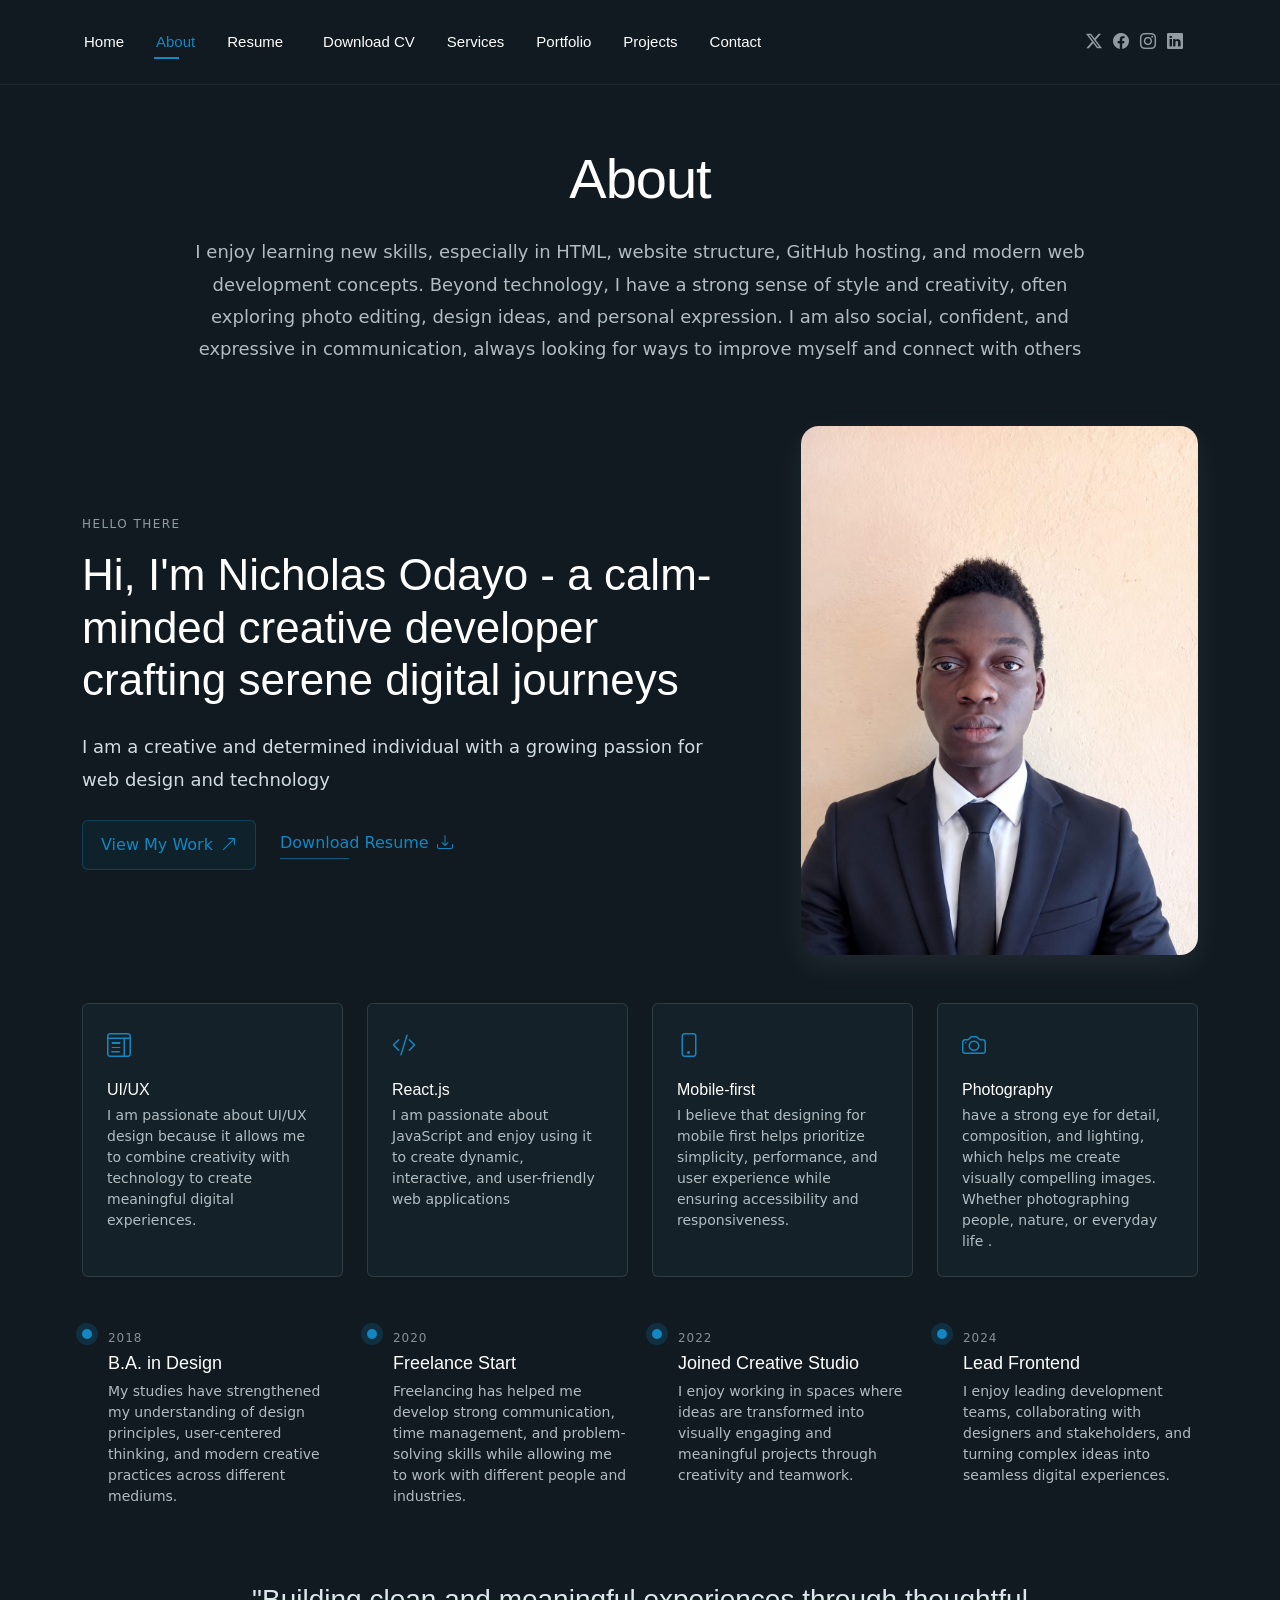
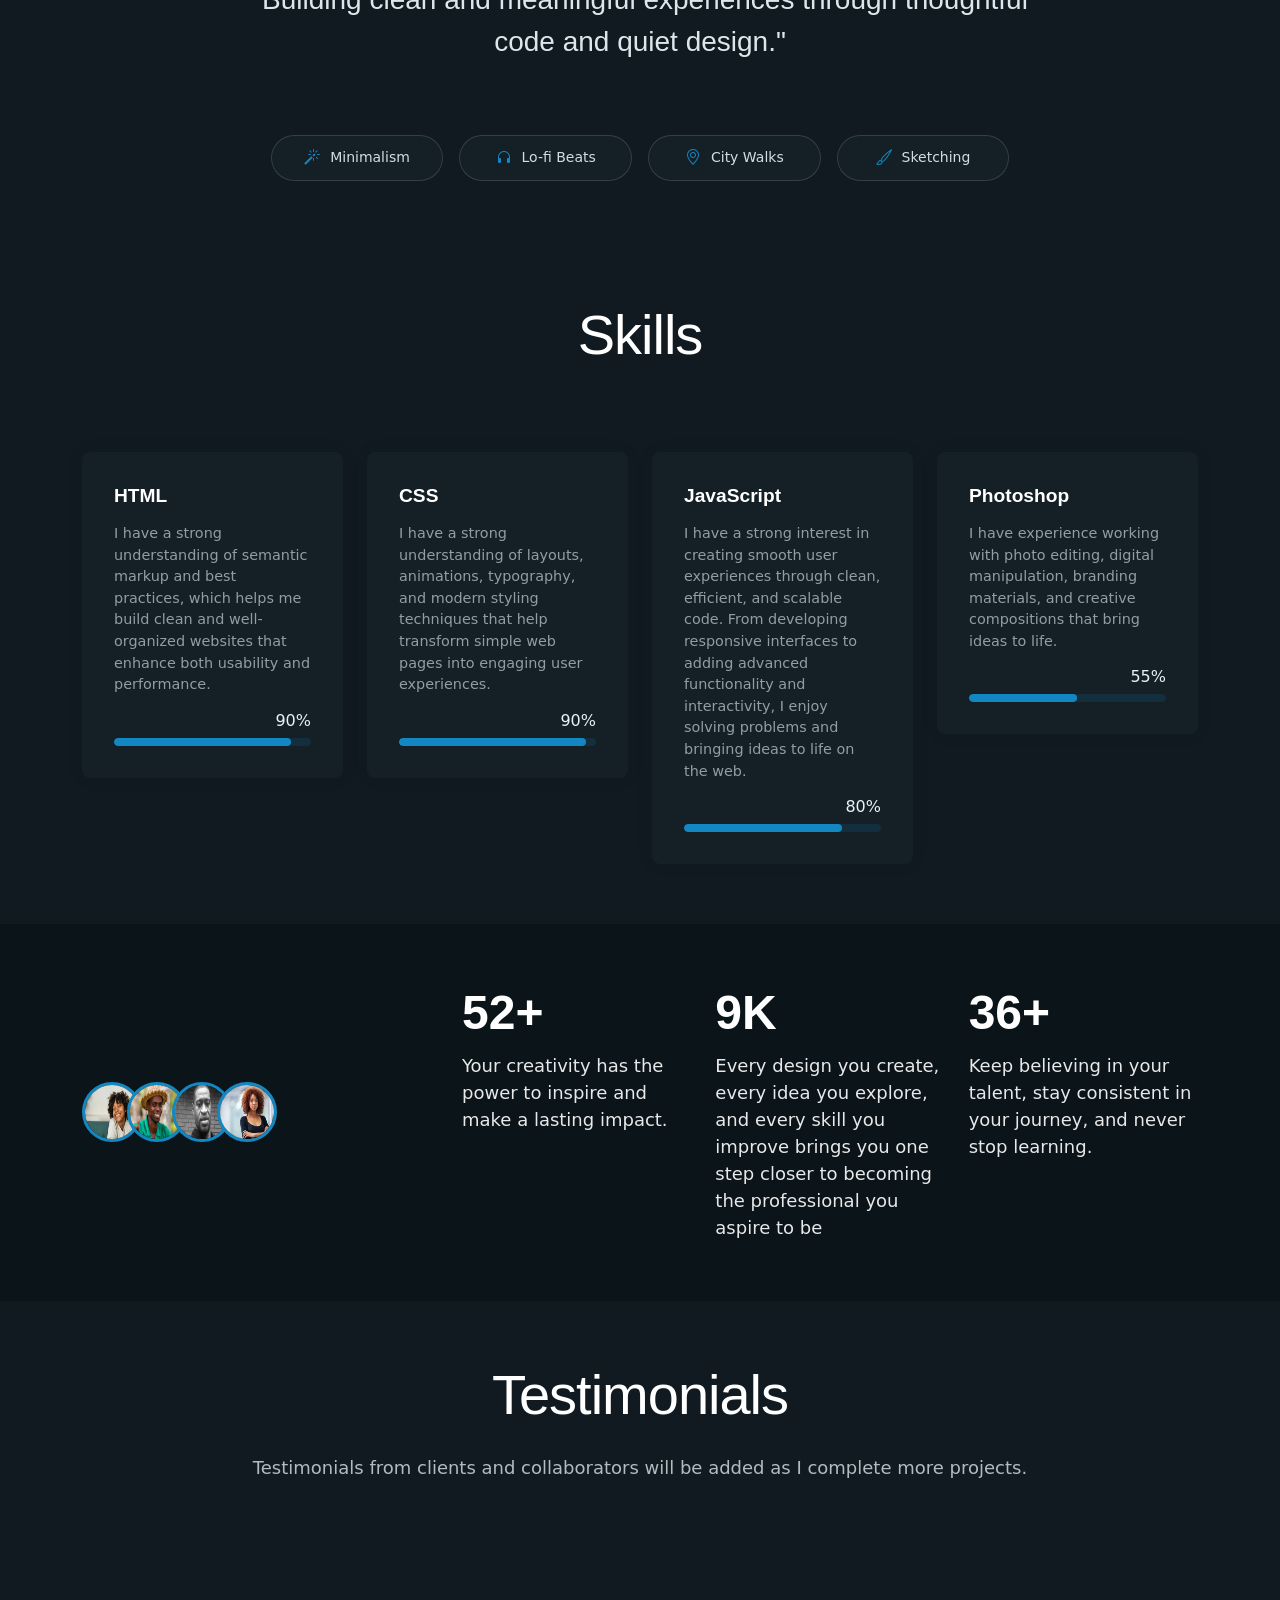
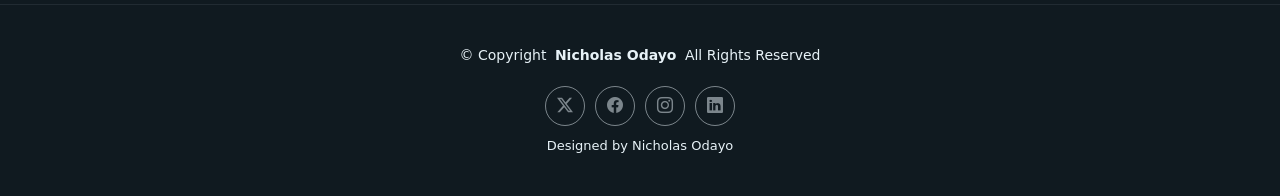
==== commit 5c4a778e: "initial commit" ====
--- a/about.html
+++ b/about.html
@@ -43,6 +43,7 @@
           <li><a href="resume.html" class="download-cv">Download CV</a></li>
           <li><a href="services.html">Services</a></li>
           <li><a href="portfolio.html">Portfolio</a></li>
+          <li><a href="project.html">Projects</a></li>
           <li><a href="contact.html">Contact</a></li>
         </ul>
         <i class="mobile-nav-toggle d-xl-none bi bi-list"></i>
--- a/assets/css/main.css
+++ b/assets/css/main.css
@@ -2338,6 +2338,25 @@
   transition: all 0.3s ease;
 }
 
+/* Project card image alignment and sizing */
+.project-card {
+  overflow: hidden;
+  background-color: var(--surface-color);
+  border-radius: 10px;
+}
+
+.project-card .card-img-top {
+  width: 100%;
+  height: 220px;
+  object-fit: cover;
+  display: block;
+  transition: transform 0.4s ease;
+}
+
+.project-card:hover .card-img-top {
+  transform: scale(1.05);
+}
+
 .portfolio .btn-primary:hover {
   background-color: color-mix(in srgb, var(--accent-color), #000 10%);
   border-color: color-mix(in srgb, var(--accent-color), #000 10%);
